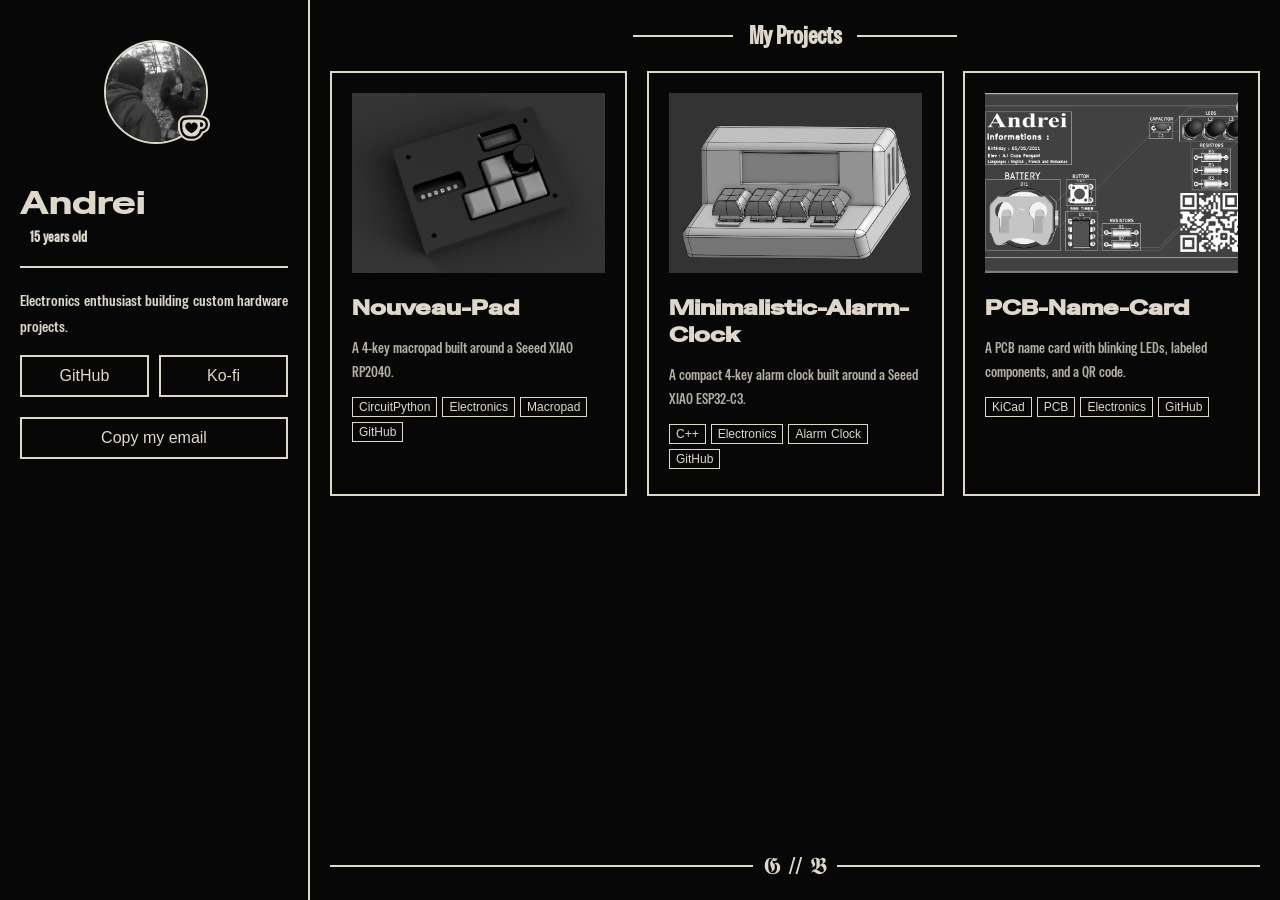
==== index.html @ d3ff9ef6 "Bust profile picture cache Co-authored-by: Copilot <223556219+Copilot@users.noreply.github.com>" ====
<!DOCTYPE html>
<html class="preload" lang="en">
<head>
    <meta charset="UTF-8">
    <meta name="viewport" content="width=device-width, initial-scale=1.0">
    <meta name="description" content="Andrei's portfolio: electronics projects and hardware builds.">
    
    <!-- Open Graph / Facebook -->
    <meta property="og:type" content="website">
    <meta property="og:url" content="https://gabibrawl.github.io/Portfolio">
    <meta property="og:title" content="Andrei's Portfolio">
    <meta property="og:description" content="Andrei's electronics projects and hardware builds.">
    <meta property="og:image" content="https://gabibrawl.github.io/Portfolio/assets/images/embed.png">

    <!-- Twitter -->
    <meta property="twitter:card" content="summary_large_image">
    <meta property="twitter:url" content="https://gabibrawl.github.io/Portfolio">
    <meta property="twitter:title" content="Andrei's Portfolio">
    <meta property="twitter:description" content="Andrei's electronics projects and hardware builds.">
    <meta property="twitter:image" content="https://gabibrawl.github.io/Portfolio/assets/images/embed.png">

    <link rel="icon" href="favicon.png" type="image/png">

        <!-- Inline styling to prevent layout glitches while page loads -->
        <style>
            /* Hide page immediately; will be removed on window.load */
            html.preload body {
                opacity: 0;
                pointer-events: none;
            }
            /* Smooth fade when removing the preload class */
            body {
                transition: opacity 250ms ease-in-out;
                opacity: 1;
            }
        </style>
    <!-- Preconnect to font provider for faster font load -->
    <link rel="preconnect" href="https://fonts.googleapis.com">
    <link rel="preconnect" href="https://fonts.gstatic.com" crossorigin>
    <!-- Load Google Fonts -->
    <link href="https://fonts.googleapis.com/css2?family=Special+Gothic+Condensed+One&family=Special+Gothic+Expanded+One&display=swap" rel="stylesheet">
    <!-- Preload main stylesheets to reduce render-blocking -->
    <link rel="preload" href="assets/css/base.css" as="style" onload="this.rel='stylesheet'">
    <link rel="preload" href="assets/css/layout.css" as="style" onload="this.rel='stylesheet'">
    <link rel="preload" href="assets/css/components.css" as="style" onload="this.rel='stylesheet'">
    <link rel="preload" href="assets/css/effects.css" as="style" onload="this.rel='stylesheet'">
    <link rel="preload" href="assets/css/project-detail.css" as="style" onload="this.rel='stylesheet'">
    <link rel="preload" href="assets/css/gallery.css" as="style" onload="this.rel='stylesheet'">
    <noscript>
        <link rel="stylesheet" href="assets/css/base.css">
        <link rel="stylesheet" href="assets/css/layout.css">
        <link rel="stylesheet" href="assets/css/components.css">
        <link rel="stylesheet" href="assets/css/effects.css">
        <link rel="stylesheet" href="assets/css/project-detail.css">
        <link rel="stylesheet" href="assets/css/gallery.css">
    </noscript>
    <!-- Preload above-the-fold profile image -->
    <link rel="preload" href="assets/images/pfp400x400.jpg?v=aa96515" as="image">
    <!-- Preload star images for scroller -->
    <link rel="prefetch" href="assets/star.svg" as="image">
    <link rel="prefetch" href="assets/starW.svg" as="image">
</head><body>
    <div class="sidebar">
    <div class="pfp-wrap">
        <div class="pfp-stage">
            <img src="assets/images/pfp400x400.jpg?v=aa96515" alt="Profile Picture" class="pfp" width="100" height="100" loading="eager" decoding="async" tabindex="0" role="button" aria-label="Profile picture — click to reveal favorite albums">
            <div class="crate-left" tabindex="0" role="button" aria-label="Previous album" aria-hidden="true"></div>
            <div class="crate-right" tabindex="0" role="button" aria-label="Next album" aria-hidden="true"></div>
            <div class="crate-front" tabindex="0" role="button" aria-label="Open current album on Spotify" aria-hidden="true"></div>
            <button type="button" class="crate-close" aria-label="Return to profile picture">
                <svg viewBox="0 0 24 24" fill="none" stroke="currentColor" stroke-width="2" width="12" height="12"><path d="M19 12H5M12 19l-7-7 7-7"></svg>
            </button>
            <a class="sidebar-ko-fi" id="kofi-trigger" href="https://ko-fi.com/andreibaciu" target="_blank" rel="noopener noreferrer" aria-label="Support me on Ko-fi" title="Support me on Ko-fi">
                <svg aria-hidden="true" class="sidebar-ko-fi-icon" viewBox="0 0 241 194" fill="none" xmlns="http://www.w3.org/2000/svg">
                    <path class="kofi-layer-shell" d="M96.1344 193.911C61.1312 193.911 32.6597 178.256 15.9721 149.829C1.19788 124.912 -0.00585938 97.9229 -0.00585938 67.7662C-0.00585938 49.8876 5.37293 34.3215 15.5413 22.7466C24.8861 12.1157 38.1271 5.22907 52.8317 3.35378C70.2858 1.14271 91.9848 0.958984 114.545 0.958984C151.259 0.958984 161.63 1.4088 176.075 2.85328C195.29 4.76026 211.458 11.932 222.824 23.5955C234.368 35.4428 240.469 51.2624 240.469 69.3627V72.9994C240.469 103.885 219.821 129.733 191.046 136.759C188.898 141.827 186.237 146.871 183.089 151.837L183.006 151.964C172.869 167.632 149.042 193.918 103.401 193.918H96.1281L96.1344 193.911Z"/>
                    <path class="kofi-layer-shell" d="M174.568 17.9772C160.927 16.6151 151.38 16.1589 114.552 16.1589C90.908 16.1589 70.9008 16.387 54.7644 18.4334C33.3949 21.164 15.2058 37.5285 15.2058 67.7674C15.2058 98.0066 16.796 121.422 29.0741 142.107C42.9425 165.751 66.1302 178.707 96.1412 178.707H103.414C140.242 178.707 160.25 159.156 170.253 143.698C174.574 136.874 177.754 130.058 179.801 123.234C205.947 120.96 225.27 99.3624 225.27 72.9941V69.3577C225.27 40.9432 206.631 21.164 174.574 17.9772H174.568Z"/>
                    <path class="kofi-layer-core" d="M15.1975 67.7674C15.1975 37.5285 33.3866 21.164 54.7559 18.4334C70.8987 16.387 90.906 16.1589 114.544 16.1589C151.372 16.1589 160.919 16.6151 174.559 17.9772C206.617 21.1576 225.255 40.937 225.255 69.3577V72.9941C225.255 99.3687 205.932 120.966 179.786 123.234C177.74 130.058 174.559 136.874 170.238 143.698C160.235 159.156 140.228 178.707 103.4 178.707H96.1264C66.1155 178.707 42.9277 165.751 29.0595 142.107C16.7814 121.422 15.1912 98.4563 15.1912 67.7674"/>
                    <path class="kofi-layer-shell" d="M32.2469 67.9899C32.2469 97.3168 34.0654 116.184 43.6127 133.689C54.5225 153.924 74.3018 161.653 96.8117 161.653H103.857C133.411 161.653 147.736 147.329 155.693 134.829C159.558 128.462 162.966 121.417 164.784 112.547L166.147 106.864H174.332C192.521 106.864 208.208 92.09 208.208 73.2166V69.8082C208.208 48.6669 195.024 37.5228 172.058 34.7987C159.102 33.6646 151.372 33.2084 114.538 33.2084C89.7602 33.2084 72.0272 33.4364 58.6152 35.4828C39.7483 38.2134 32.2407 48.8951 32.2407 67.9899"/>
                    <path class="kofi-layer-core" d="M166.158 83.6801C166.158 86.4107 168.204 88.4572 171.841 88.4572C183.435 88.4572 189.802 81.8619 189.802 70.9523C189.802 60.0427 183.435 53.2195 171.841 53.2195C168.204 53.2195 166.158 55.2657 166.158 57.9963V83.6866V83.6801Z"/>
                    <path class="kofi-layer-heart" d="M54.5321 82.3198C54.5321 95.732 62.0332 107.326 71.5807 116.424C77.9478 122.562 87.9515 128.93 94.7685 133.022C96.8147 134.157 98.8611 134.841 101.136 134.841C103.866 134.841 106.134 134.157 107.959 133.022C114.782 128.93 124.779 122.562 130.919 116.424C140.694 107.332 148.195 95.7383 148.195 82.3198C148.195 67.7673 137.286 54.8115 121.599 54.8115C112.28 54.8115 105.912 59.5882 101.136 66.1772C96.8147 59.582 90.2259 54.8115 80.9001 54.8115C64.9855 54.8115 54.5256 67.7673 54.5256 82.3198"/>
                </svg>
            </a>
        </div>
        <p class="crate-caption" aria-live="polite"></p>
    </div>
        <div class="name-section">
            <h1>Andrei</h1>
            <h2><span id="age">15 years old</span></h2>
        </div>
        <hr class="divider">
        <p>Electronics enthusiast building custom hardware projects.</p>
        <div class="socials">
            <div class="social-row">
                <a href="https://github.com/iloveadrenaline" class="large" target="_blank" rel="noopener noreferrer">GitHub</a>
                <a href="https://ko-fi.com/andreibaciu" class="large" target="_blank" rel="noopener noreferrer">Ko-fi</a>
            </div>
            <button type="button" class="copy-email large" id="copy-email" data-email="baciuandrei901@gmail.com">Copy my email</button>
        </div>
    </div>
    <div class="main" id="main-content">
        <section class="projects">
            <div class="title-container">
                <hr class="line left">
                <h2>My Projects</h2>
                <hr class="line right">
            </div>
            <div id="dynamic-content">
                <!-- Content will be rendered here by app.js -->
            </div>
        </section>
        <footer><span class="line"></span><span class="gb">𝕲 // 𝕭</span><span class="line"></span></footer>
        
        <!-- ✦ NERDY HIDDEN DIAGNOSTICS DASHBOARD ✦ -->
        <div id="nerdy-dashboard" class="nerdy-dashboard" hidden></div>
    </div>
    <script src="assets/js/utils.js" defer></script>
    <script src="assets/js/config.js" defer></script>
    <script src="assets/js/effects.js" defer></script>
    <script src="assets/js/interactions.js" defer></script>
    <script src="assets/js/features.js" defer></script>
    <script src="assets/js/main.js" defer></script>
    <script src="assets/js/gallery.js" defer></script>
    <script src="assets/js/app.js" defer></script>
    <script src="https://pagering.gideon.sh/embed.js" defer onerror="console.log('Webring script failed to load (offline mode)')"></script>
</body>
</html>
---- assets/css/base.css ----
/* CSS Variables and Base Styles */
:root {
  --background: #070707;
  --disabled: #6a6965;
  --primary: #DED8CB;
  --accent: #FFAB07;
  --star-image: url("../star.svg");

  --mobile-breakpoint: 885px;
}

/* Page base */
html, body {
  height: 100%;
}

body {
  font-family: Arial, sans-serif;
  margin: 0;
  padding: 0;
  background-color: var(--background);
  color: var(--primary);
  cursor: url('../cursors/handopen.svg') 10 5, auto;
  touch-action: manipulation;
  transition: opacity 250ms ease-in-out;
  opacity: 1;
  overflow-x: hidden;
  word-spacing: 1px;
}

body.grabbing {
  cursor: url('../cursors/handgrabbing.svg') 10 5, auto !important;
}

/* Preload state */
html.preload body {
  opacity: 0;
  pointer-events: none;
}

/* Typography */
p {
  line-height: 1.6;
  font-family: "Special Gothic Condensed One", sans-serif;
  font-weight: 160;
  text-align: left;
  word-spacing: 1px;
}

h1 {
  font-family: "Special Gothic Expanded One", sans-serif;
  font-weight: 400;
  margin: 0;
  word-spacing: normal;
}

h2 {
  margin: 0;
  font-family: "Special Gothic Condensed One", sans-serif;
  word-spacing: 1px;
}

/* Custom cursors */
a, [role="button"] {
  cursor: url('../cursors/handpointing.svg') 10 5, pointer;
}

/* Selection */
::selection {
  background: var(--accent);
  color: var(--background);
}
---- assets/css/layout.css ----
/* Layout */
.sidebar {
  width: 310px;
  height: 100vh;
  background-color: var(--background);
  color: var(--primary);
  padding: 20px;
  box-sizing: border-box;
  position: fixed;
  left: 0;
  top: 0;
  border-right: 2px solid var(--primary);
}

.sidebar p {
  text-align: justify;
}

.main {
  margin-left: 310px;
  padding: 20px;
  background-color: var(--background);
  color: var(--primary);
  display: flex;
  flex-direction: column;
  min-height: calc(100vh - 40px);
}

/* Footer */
footer {
  text-align: center;
  padding: 20px 0 0 0;
  margin-top: auto;
  font-size: 14px;
  display: flex;
  align-items: center;
  justify-content: center;
  background-color: var(--background);
  color: var(--primary);
}

.line {
  flex: 1;
  height: 2px;
  background: var(--primary);
}

.gb {
  margin: 0 10px;
  font-size: 24px;
}

/* Mobile Layout */
@media (max-width: 885px) {
  .sidebar {
    width: 100%;
    height: auto;
    padding-bottom: 20px;
    position: static;
    border-right: none;
  }

  .main {
    margin-left: 0;
    padding-top: 0;
    min-height: auto;
  }

  footer {
    left: 0;
    margin-top: 20px;
  }
}
/* 𝕲 // 𝕭 Typography & Haptic Cleanups */
.gb {
  margin: 0 10px;
  font-size: 24px;
  user-select: none;
  -webkit-user-select: none;
  -moz-user-select: none;
  cursor: url('../cursors/handpointing.svg') 10 5, pointer; /* Direct blueprint cursor link */
  transition: transform 100ms ease;
}

.gb:active {
  transform: scale(0.95);
}

/* Telemetry Dashboard - Strict Minimalist System Dump */
.nerdy-dashboard {
  padding: 25px 0 10px 0;
  background-color: var(--background);
  color: var(--primary);
}

.nerdy-dashboard h3 {
  font-family: "Special Gothic Expanded One", sans-serif;
  font-weight: 400;
  font-size: 0.95rem;
  margin: 0 0 25px 0;
  letter-spacing: 1.5px;
  color: var(--primary); /* Removed orange accent highlight entirely */
}

.nerdy-grid {
  display: grid;
  grid-template-columns: repeat(auto-fit, minmax(240px, 1fr));
  gap: 25px;
}

.nerdy-card {
  /* Removed layout box borders to make it look like a continuous console report stream */
  background: transparent; 
}

.nerdy-card h4 {
  font-family: "Special Gothic Expanded One", sans-serif;
  font-weight: 400;
  margin: 0 0 8px 0;
  font-size: 0.75rem;
  letter-spacing: 1px;
  color: var(--primary);
  opacity: 0.5;
}

.nerdy-card p {
  margin: 0;
  font-family: monospace; /* Pure unformatted system monospace string outputs */
  font-size: 0.85rem;
  line-height: 1.6;
  color: var(--primary);
}

.nerdy-clear-btn {
  margin-top: 25px;
  padding: 10px 18px;
  background: transparent;
  border: 2px solid var(--primary);
  color: var(--primary);
  font-family: monospace;
  font-size: 0.8rem;
  letter-spacing: 1px;
  cursor: pointer;
  transition: background 0.2s ease, color 0.2s ease;
}

.nerdy-clear-btn:hover {
  background: var(--primary);
  color: var(--background);
}

.nerdy-clear-btn:disabled {
  opacity: 0.4;
  cursor: not-allowed;
}
---- assets/css/components.css ----
/* Profile Picture / Album Crate */
.pfp-wrap {
  margin: 20px auto;
  width: 100px;
  display: flex;
  flex-direction: column;
  align-items: center;
  user-select: none;
  -webkit-user-select: none; /* Safari/older iOS still need the prefix */
  -webkit-touch-callout: none; /* stops the iOS long-press "copy/select" menu on the image itself */

}

.pfp-stage {
  position: relative;
  width: 100px;
  height: 100px;
}

.pfp {
  display: block;
  width: 100px;
  height: 100px;
  border: 2px solid var(--primary);
  border-radius: 50%;
  object-fit: cover;
  position: absolute;
  left: 0;
  top: 0;
  z-index: 5;
  transition: opacity 0.3s ease, border-radius 0.3s ease;
  -webkit-tap-highlight-color: transparent;
}

.pfp[role="button"] {
  cursor: url('../cursors/handpointing.svg') 10 5, pointer;
  outline: none;
}

.pfp:focus {
  box-shadow: 0 0 0 4px rgba(255, 171, 7, 0.12);
}

.crate-front,
.crate-left,
.crate-right {
  position: absolute;
  box-sizing: border-box;
  top: 5px;
  left: 5px;
  width: 90px;
  height: 90px;
  border: 2px solid var(--primary);
  background-color: var(--disabled);
  background-size: cover;
  background-position: center;
  cursor: url('../cursors/handpointing.svg') 10 5, pointer;
  opacity: 0;
  pointer-events: none;
  transition: opacity 0.3s ease, left 0.35s cubic-bezier(0.22, 1, 0.36, 1), right 0.35s cubic-bezier(0.22, 1, 0.36, 1), filter 0.2s ease;
  -webkit-tap-highlight-color: transparent;
}

.crate-left::after,
.crate-right::after {
  content: '';
  position: absolute;
  top: 50%;
  width: 7px;
  height: 7px;
  border-top: 2px solid var(--primary);
  border-right: 2px solid var(--primary);
  opacity: 0.6;
  pointer-events: none;
  transition: opacity 0.2s ease;
}

.crate-left::after {
  right: 6px;
  transform: translateY(-50%) rotate(-135deg);
}

.crate-right::after {
  left: 6px;
  transform: translateY(-50%) rotate(45deg);
}

.crate-left:hover::after,
.crate-right:hover::after {
  opacity: 1;
}

.crate-front {
  top: 0;
  left: 0;
  width: 100px;
  height: 100px;
  z-index: 4;
}

.crate-left {
  z-index: 3;
  filter: grayscale(100%);
  transition: transform 0.25s ease, opacity 0.25s ease;
}

.crate-right {
  left: auto;
  right: 5px;
  z-index: 3;
  filter: grayscale(100%);
  transition: transform 0.25s ease, opacity 0.25s ease;
}

.pfp-stage.is-dealt .pfp {
  opacity: 0;
  border-radius: 0;
  pointer-events: none;
}

.pfp-stage.is-dealt .crate-front {
  opacity: 1;
  pointer-events: auto;
}

.pfp-stage.is-dealt .crate-left {
  opacity: 0.6;
  left: -18px;
  pointer-events: auto;
}

.pfp-stage.is-dealt .crate-right {
  opacity: 0.6;
  right: -18px;
  pointer-events: auto;
}

.crate-left:hover,
.crate-left:focus-visible {
  filter: grayscale(40%);
  transform: translateX(-6px) rotate(-4deg);

}
.crate-right:hover,
.crate-right:focus-visible {
  filter: grayscale(40%);
  transform: translateX(6px) rotate(4deg);
}

.crate-front:focus-visible,
.crate-left:focus-visible,
.crate-right:focus-visible {
  outline: 2px solid var(--accent);
  outline-offset: 2px;
}

.crate-close {
  position: absolute;
  left: -30px;
  bottom: -30px;
  width: 24px;
  height: 24px;
  padding: 0;
  display: inline-flex;
  align-items: center;
  justify-content: center;
  background: var(--background);
  border: 2px solid var(--primary);  
  color: var(--primary);
  cursor: url('../cursors/handpointing.svg') 10 5, pointer;
  opacity: 0;
  pointer-events: none;
  transition: opacity 0.2s ease, color 0.2s ease, border-color 0.2s ease;
  z-index: 10;
  -webkit-tap-highlight-color: transparent;
}

.pfp-stage.is-dealt .crate-close {
  opacity: 1;
  pointer-events: auto;
}

.pfp-stage.is-dealt .sidebar-ko-fi {
  right: -36px;
  bottom: -36px;
}

.crate-close:hover,
.crate-close:focus-visible {
  color: var(--accent);
  border-color: var(--accent);
  outline: none;
}

.crate-caption {
  margin: 8px 0 0;
  font-family: "Special Gothic Condensed One", sans-serif;
  font-size: 11px;
  letter-spacing: 1px;
  color: var(--primary);
  opacity: 0;
  text-align: center;
  min-height: 14px;
  transition: opacity 0.2s ease;
}

.crate-caption.is-visible {
  opacity: 0.6;
}

/* Sidebar Content */
.name-section h1 {
  width: fit-content;
}

.name-section h2 {
  display: flex;
  justify-content: space-between;
  align-items: center;
  margin-top: 5px;
}

#age {
  font-size: 14px;
  color: var(--primary);
  margin-left: 10px;
}

.divider {
  border: none;
  height: 2px;
  background: var(--primary);
  margin: 20px 0;
}

.socials a {
  display: block;
  color: var(--primary);
  text-decoration: none;
  padding: 10px;
  border: 2px solid var(--primary);
  text-align: center;
}

div.social-row,
a.large {
  margin: 0 0 10px 0;
}

.socials a:hover {
  background: var(--primary);
  color: var(--background);
}

.socials a.copied {
  background: var(--accent);
  color: var(--background);
}

.copy-email {
  display: block;
  width: 100%;
  margin: 0 0 10px;
  color: var(--primary);
  background: transparent;
  padding: 10px;
  border: 2px solid var(--primary);
  text-align: center;
  font: inherit;
  cursor: url('../cursors/handpointing.svg') 10 5, pointer;
}

.copy-email:hover,
.copy-email.copied {
  background: var(--accent);
  color: var(--background);
}

.social-row {
  display: flex;
  gap: 10px;
}

.social-row a {
  flex: 1;
}

.tools-placeholder {
  flex: 1;
  display: block;
  font: inherit;
  color: var(--primary);
  background: transparent;
  padding: 10px;
  border: 2px dashed var(--primary);
  text-align: center;
  opacity: 0.5;
  cursor: not-allowed;
}

.webring-section {
  margin-top: 0px;
}

.webring-toggle {
  display: block;
  color: var(--primary);
  text-decoration: none;
  margin-bottom: 10px;
  padding: 10px;
  border: 2px solid var(--primary);
  text-align: center;
  background: none;
  cursor: pointer;
  width: 100%;
  font-family: inherit;
  font-size: inherit;
}

.webring-toggle:hover {
  background: var(--primary);
  color: var(--background);
}

.webring-content {
  display: none;
}

.sidebar-ko-fi {
  position: absolute;
  right: -6px;
  bottom: -4px;
  width: 32px;
  height: 32px;
  display: inline-flex;
  align-items: center;
  justify-content: center;
  color: var(--primary);
  text-decoration: none;
  transform-origin: center;
  transition: opacity 220ms cubic-bezier(0.16, 1, 0.3, 1), transform 220ms cubic-bezier(0.16, 1, 0.3, 1), border-color 220ms ease, right 0.3s cubic-bezier(0.22, 1, 0.36, 1), bottom 0.3s cubic-bezier(0.22, 1, 0.36, 1);
  z-index: 10;
}

.sidebar-ko-fi:hover,
.sidebar-ko-fi:focus-visible {
  opacity: 1;
  transform: translateY(-1px) scale(1.04);
  border-color: var(--primary);
}

.sidebar-ko-fi:active {
  transform: translateY(-1px) scale(1.04);
}

.sidebar-ko-fi-icon {
  width: 100%;
  height: 100%;
  display: block;
  transform-origin: center;
}

.sidebar-ko-fi-icon .kofi-layer-shell,
.sidebar-ko-fi-icon .kofi-layer-core,
.sidebar-ko-fi-icon .kofi-layer-heart {
  transition: fill 220ms cubic-bezier(0.16, 1, 0.3, 1);
}

.sidebar-ko-fi-icon .kofi-layer-shell {
  fill: #DED8CB;
}

.sidebar-ko-fi-icon .kofi-layer-core,
.sidebar-ko-fi-icon .kofi-layer-heart {
  fill: #070707;
}

.sidebar-ko-fi:hover .sidebar-ko-fi-icon .kofi-layer-shell,
.sidebar-ko-fi:focus-visible .sidebar-ko-fi-icon .kofi-layer-shell {
  fill: #FFFFFF;
}

.sidebar-ko-fi:hover .sidebar-ko-fi-icon .kofi-layer-heart,
.sidebar-ko-fi:focus-visible .sidebar-ko-fi-icon .kofi-layer-heart {
  fill: #FF5A16;
}

.kofi-widget-panel {
  position: fixed;
  right: 32px;
  bottom: 20px;
  width: min(420px, calc(100vw - 40px));
  max-height: 80vh;
  border: 2px solid var(--primary);
  background: var(--background);
  z-index: 20000;
  overflow: auto;
}

.kofi-widget-panel.is-loading {
  overflow: hidden;
  background: var(--background);
}

.kofi-widget-panel.is-loading::before {
  content: '';
  position: absolute;
  inset: 0;
  display: block;
  background: url('../kofi_symbol_original.svg') center / 86px 86px no-repeat;
  opacity: 0.88;
  animation: kofi-loader-pulse 1.15s ease-in-out infinite;
  pointer-events: none;
}

.kofi-widget-frame {
  border: none;
  width: 100%;
  padding: 4px 4px 1px 4px;
  box-sizing: border-box;
  height: 590px;
}

@keyframes kofi-loader-pulse {
  0%,
  100% {
    transform: scale(0.94);
    opacity: 0.55;
  }

  50% {
    transform: scale(1.04);
    opacity: 0.9;
  }
}

/* Mobile socials adjustments */
@media (max-width: 768px) {
  .sidebar-ko-fi {
    right: -4px;
    bottom: -2px;
    width: 32px;
    height: 32px;
  }

  .pfp-stage.is-dealt .sidebar-ko-fi {
    right: -38px;
    bottom: -34px;
  }

  .crate-close {
    width: 24px;
    height: 24px;
    left: -28px;
    bottom: -28px;
  }

  .kofi-widget-panel {
    left: 10px;
    right: 10px;
    bottom: 10px;
    width: auto;
    max-height: 85vh;
  }

  .kofi-widget-frame {
    height: min(590px, 82vh);
  }

  .socials .show-more-btn {
    display: block !important;
  }
}

@media (min-width: 769px) {
  .socials .show-more-btn {
    display: none;
  }
}

/* Projects */
.title-container {
  text-align: center;
  margin-bottom: 20px;
}

.title-container .line {
  display: inline-block;
  vertical-align: middle;
  width: 100px;
  height: 2px;
  border: none;
  margin: 0;
  background: var(--primary);
}

.title-container h2 {
  display: inline-block;
  vertical-align: middle;
  margin: 0 10px;
}

.project-grid {
  display: grid;
  grid-template-columns: repeat(auto-fit, minmax(280px, 1fr));
  gap: 20px;
}

.project {
  background: var(--background);
  border: 2px solid var(--primary);
  overflow: hidden;
  cursor: url('../cursors/handpointing.svg') 10 5, pointer;
  position: relative;
  padding: 20px;
  transition: transform 0.3s cubic-bezier(0.25, 1, 0.5, 1);
  will-change: transform;
}

.project:hover,
.project.is-hovered {
  z-index: 5;
}

.project img {
  width: 100%;
  height: 180px;
  object-fit: cover;
  filter: grayscale(100%);
  transition: filter 0.3s ease;
  margin-bottom: 15px;
  display: block;
}

.project:hover img,
.project.is-hovered img {
  filter: none;
}

.project-logo {
  position: absolute;
  top: 10px;
  right: 10px;
  width: 40px;
  height: 40px;
  max-width: 40px;
  max-height: 40px;
  object-fit: contain;
  z-index: 1;
  pointer-events: none;
}

.in-progress-badge {
  position: absolute;
  top: 10px;
  left: 10px;
  background: var(--primary);
  color: var(--background);
  font-size: 11px;
  font-weight: bold;
  padding: 4px 8px;
  pointer-events: none;
  text-transform: uppercase;
  letter-spacing: 0.5px;
  z-index: 2;
}

.project h3 {
  font-family: "Special Gothic Expanded One", sans-serif;
  color: var(--primary);
  font-size: 1.3rem;
  margin-bottom: 8px;
}

.project p {
  font-family: "Special Gothic Condensed One", sans-serif;
  font-size: 0.95rem;
  opacity: 0.8;
  margin-bottom: 12px;
  word-spacing: 1px;
}

.project:focus-visible {
  outline: 2px solid var(--accent);
  outline-offset: -2px;
}

.tags span, .tags a {
  display: inline-block;
  padding: 2px 6px;
  border: 1px solid var(--primary);
  margin-right: 5px;
  margin-bottom: 5px;
  font-size: 12px;
  text-decoration: none;
  color: var(--primary);
}

/* Mobile project grid */
@media (max-width: 768px) {
  .project-grid {
    grid-template-columns: 1fr;
  }

  .project img {
    height: 160px;
  }
}

/* Tech Scroller Parent Box */
.tech-scroller {
  position: absolute;
  bottom: 0;
  left: 0;
  right: 0;
  height: 40px;
  background-color: var(--primary);
  color: var(--background);
  overflow: hidden;
  display: flex;
  align-items: center;
  font-family: "Special Gothic Condensed One", sans-serif;
  font-size: 16px;
  font-weight: 400;
  
  /* CRITICAL BOOST: Tells the browser this container will never affect 
     the layout or painting of the rest of the portfolio page */
  contain: layout paint; 
}

/* The Animated Text Inner Wrap */
.scroller-content {
  display: inline-block;
  white-space: nowrap;
  will-change: transform;
  transform: translate3d(0, 0, 0);
  backface-visibility: hidden;
  perspective: 1000px;

  /* ✦ THE ULTIMATE PERFORMANCE FIXES ✦ */
  -webkit-font-smoothing: antialiased;  /* Disables CPU subpixel font rendering */
  -moz-osx-font-smoothing: grayscale;   /* Forces clean grayscale smoothing for Firefox */
  text-rendering: optimizeSpeed;        /* Tells the layout engine to favor frame rates over micro-kerning */
}

/* Hard-Accelerated Infinite Keyframes */
@keyframes scroll-left {
  0% { 
    transform: translate3d(0, 0, 0); 
  }
  100% { 
    /* Shifting via 3D coordinates offloads 100% of the movement to the GPU */
    transform: translate3d(-50%, 0, 0); 
  }
}

.star {
  display: inline-block;
  width: 12px;
  height: 12px;
  background-image: var(--star-image);
  background-size: contain;
  background-repeat: no-repeat;
  margin: 0 8px;
}

/* Mobile adjustments for tech scroller */
@media (max-width: 800px) {
  .tech-scroller {
    position: static;
    left: auto;
    right: auto;
    height: 32px;
  }
}

/* Markdown text processing styles */
.project-content strong {
  font-weight: bold;
}

.project-content em {
  font-style: italic;
  color: var(--primary);
}

.project-content u {
  text-decoration: underline;
}

.project-content del {
  text-decoration: line-through;
  color: #888;
}

.project-content code {
  background-color: rgba(255, 255, 255, 0.1);
  padding: 2px 4px;
  border-radius: 3px;
  font-family: 'Courier New', monospace;
  font-size: 0.9em;
  color: var(--accent);
}

.project-content a {
  text-decoration: underline;
  text-decoration-color: var(--accent);
  color: var(--primary);
}

.project-content a:hover {
  color: var(--accent);
}

/* Error message box */
.error-box {
  border: 2px solid var(--primary);
  background: var(--background);
  color: var(--primary);
  padding: 40px;
  text-align: center;
  max-width: 600px;
  margin: 0 auto;
}

.error-box h2 {
  margin: 0 0 20px 0;
  color: #ff4444;
  font-family: "Special Gothic Condensed One", sans-serif;
  font-size: 2rem;
  letter-spacing: 2px;
}

.error-box p {
  margin: 0 0 15px 0;
  color: var(--primary);
}

.error-box small {
  color: #cc6666;
}
---- assets/css/effects.css ----
/* Effects */
@keyframes wobble {
  0% { transform: translateX(0) rotate(0deg); }
  15% { transform: translateX(-6px) rotate(-6deg); }
  30% { transform: translateX(6px) rotate(6deg); }
  45% { transform: translateX(-4px) rotate(-4deg); }
  60% { transform: translateX(4px) rotate(4deg); }
  100% { transform: translateX(0) rotate(0deg); }
}

@keyframes spin {
  from { transform: rotate(0deg); }
  to { transform: rotate(360deg); }
}

@keyframes bounce {
  0% { transform: translateY(0); }
  30% { transform: translateY(-18px); }
  50% { transform: translateY(0); }
  70% { transform: translateY(-8px); }
  100% { transform: translateY(0); }
}

.effect-wobble { animation: wobble 700ms cubic-bezier(.2, .9, .3, 1); }
.effect-spin { animation: spin 700ms ease-in-out; }
.effect-bounce { animation: bounce 650ms cubic-bezier(.2, .9, .3, 1); }

/* Ripple effect */
.pfp-wrap .ripple {
  position: absolute;
  border-radius: 50%;
  pointer-events: none;
  transform: translate(-50%, -50%) scale(0);
  background: radial-gradient(circle, rgba(255, 171, 7, 0.18) 0%, rgba(255, 171, 7, 0.06) 40%, rgba(255, 171, 7, 0) 70%);
  width: 20px;
  height: 20px;
  opacity: 0.95;
  animation: ripple 700ms ease-out forwards;
}

@keyframes ripple {
  to {
    transform: translate(-50%, -50%) scale(14);
    opacity: 0;
  }
}

.pfp.effect-active {
  box-shadow: 0 6px 18px rgba(0, 0, 0, 0.6), 0 0 0 4px rgba(255, 171, 7, 0.06);
}

/* Particles */
.particle {
  position: fixed;
  width: 4px;
  height: 4px;
  background: var(--accent);
  border-radius: 50%;
  pointer-events: none;
  animation: explode 1s ease-out forwards;
}

@keyframes explode {
  to {
    transform: translate(var(--tx), var(--ty));
    opacity: 0;
  }
}
---- assets/css/project-detail.css ----
/* Project Detail Page Styles - Matching Main Portfolio Design */

.project-detail {
  max-width: 1200px;
  margin: 0 auto;
  position: relative;
}

.project-header {
  margin-bottom: 40px;
  border: 2px solid var(--primary);
  padding: 40px;
  position: relative;
  background: var(--background);
  overflow: hidden;
}

.hack-club-flag {
  position: absolute;
  top: 0px;
  left: 40px;
  width: 130px;
  height: auto;
  animation: wave 2s ease-in-out infinite;
  transform-origin: top center;
}

.title-block {
  text-align: center;
}

.back-link {
  position: sticky;
  bottom: 20px;
  left: calc(50% + 155px);
  transform: translateX(-50%);
  color: var(--primary);
  text-decoration: none;
  font-weight: bold;
  padding: 12px 24px;
  font-family: "Special Gothic Condensed One", sans-serif;
  font-size: 0.9rem;
  letter-spacing: 2px;
  border: 2px solid var(--primary);
  background: var(--background);
  display: inline-flex;
  align-items: center;
  gap: 8px;
  z-index: 1000;
}

.back-link svg {
  vertical-align: middle;
}

.back-link:hover {
  background: var(--primary);
  color: var(--background);
}

.title-block h1 {
  font-size: clamp(1.75rem, 6vw, 4rem);
  margin: 40px 0 15px;
  color: var(--primary);
  font-family: "Special Gothic Expanded One", sans-serif;
  letter-spacing: 2px;
  text-align: center;
  word-break: break-word;
  overflow-wrap: break-word;
}

.project-subtitle {
  font-size: 1.1rem;
  color: var(--primary);
  opacity: 0.7;
  margin-bottom: 25px;
  font-family: "Special Gothic Condensed One", sans-serif;
  text-align: center;
  word-spacing: 1px;
}

.project-last-updated {
  font-size: 0.85rem;
  color: var(--primary);
  opacity: 0.4;
  margin: 30px 0 15px;
  font-family: "Special Gothic Condensed One", sans-serif;
  text-align: center;
}

.project-meta {
  display: flex;
  justify-content: center;
  gap: 15px;
  font-size: 0.85rem;
}

.project-meta span {
  background: transparent;
  color: var(--primary);
  padding: 6px 18px;
  font-weight: bold;
  font-family: "Special Gothic Condensed One", sans-serif;
  border: 2px solid var(--primary);
  letter-spacing: 1px;
}

.project-links {
  display: flex;
  gap: 15px;
  align-items: center;
  justify-content: center;
}

.project-links a {
  color: var(--background);
  text-decoration: none;
  padding: 12px 20px;
  border: 2px solid var(--primary);
  background: var(--primary);
  font-family: "Special Gothic Condensed One", sans-serif;
  font-size: 0.9rem;
  letter-spacing: 1px;
  font-weight: bold;
}

.project-links a:hover {
  background: var(--background);
  color: var(--primary);
}

.project-status {
  color: #0bbb98;
  font-weight: bold;
  font-family: "Special Gothic Condensed One", sans-serif;
  font-size: 0.9rem;
  letter-spacing: 1px;
  padding: 8px 16px;
  border: 1px solid #0bbb98;
  background: rgba(11, 187, 152, 0.1);
  display: inline-block;
  width: fit-content;
}

.project-status.in-progress {
  color: var(--accent);
  border-color: var(--accent);
  background: rgba(255, 171, 7, 0.08);
}

/* Manual gallery strip — replaces the old autoplay hero carousel */

.gallery-strip {
  display: grid;
  grid-template-columns: repeat(auto-fill, minmax(160px, 1fr));
  gap: 12px;
  margin-bottom: 40px;
}

.gallery-strip-item,
.gallery-strip-more {
  border: 2px solid var(--primary);
  aspect-ratio: 4 / 3;
  overflow: hidden;
  display: block;
  position: relative;
  text-decoration: none;
  cursor: url('../cursors/handpointing.svg') 10 5, pointer;
}

.gallery-strip-item img {
  width: 100%;
  height: 100%;
  object-fit: cover;
  filter: grayscale(100%);
  transition: filter 0.1s ease, transform 0.3s ease;
  display: block;
}

.gallery-strip-item:hover img {
  filter: none;
  /*transform: scale(1.01);*/
}

.gallery-strip-more {
  display: flex;
  align-items: center;
  justify-content: center;
  color: var(--primary);
  font-family: "Special Gothic Expanded One", sans-serif;
  font-size: 1.3rem;
  background: var(--background);
}

.gallery-strip-more:hover {
  background: var(--primary);
  color: var(--background);
}

/* Slim right-edge "tick marks" section nav.
   .side-toc is itself a full-height strip hugging the right edge, so hovering
   anywhere near the edge of the screen — not just the thin tick line — reveals
   every section name at once. */

.side-toc {
  position: fixed;
  top: 0;
  right: 0;
  height: 100%;
  width: 90px;
  box-sizing: border-box;
  padding-right: 10px;
  display: flex;
  flex-direction: column;
  align-items: flex-end;
  justify-content: center;
  gap: 16px;
  z-index: 50;
  pointer-events: none;
}

.side-toc-tick {
  position: relative;
  display: flex;
  align-items: center;
  justify-content: flex-end;
  width: 2px;
  height: 2px;
  background: var(--primary);
  opacity: 0.4;
  text-decoration: none;
  transition: all 0.2s ease;
  pointer-events: auto;
}

.side-toc-tick:focus-visible,
.side-toc-tick.is-active {
  opacity: 1;
  width: 2px;
  background: var(--accent);
}

.side-toc-label {
  position: absolute;
  right: 16px;
  white-space: nowrap;
  background: var(--background);
  border: 2px solid var(--primary);
  color: var(--primary);
  padding: 4px 10px;
  font-family: "Special Gothic Condensed One", sans-serif;
  font-size: 0.75rem;
  letter-spacing: 1px;
  opacity: 0;
  transform: translateX(6px);
  pointer-events: none;
  transition: all 0.2s ease;
}

.side-toc.edge-hover .side-toc-tick.is-active .side-toc-label,
.side-toc-tick:focus-visible .side-toc-label {
  opacity: 1;
  transform: translateX(0);
}

.side-toc-tick.is-active {
  color: var(--accent);
  border-color: var(--accent);
}

.side-toc-label {
  color: var(--primary);
  border-color: var(--primary);
}

@media (max-width: 900px) {
  .side-toc {
    display: none;
  }
}

.project-hero img {
  height: auto;
  border: 2px solid var(--primary);
}

.project-content {
  display: grid;
  gap: 40px;
}

/* Grid Groups */
.features-grid, .philosophy-grid, .roadmap, .specializations-grid, .quality-grid, .builds-showcase, .benefits-list {
  display: grid;
  grid-template-columns: repeat(auto-fit, minmax(300px, 1fr));
  gap: 20px;
  margin-top: 20px;
}

.specs-grid, .tech-stack {
  display: grid;
  grid-template-columns: repeat(auto-fit, minmax(300px, 1fr));
  gap: 30px;
  margin-top: 20px;
}

.ux-features, .links-grid, .process-timeline, .expertise-areas {
  display: grid;
  grid-template-columns: repeat(auto-fit, minmax(250px, 1fr));
  gap: 20px;
  margin-top: 20px;
}

.gallery-grid {
  display: grid;
  grid-template-columns: repeat(2, 1fr);
  gap: 25px;
  margin-top: 30px;
}

.challenges-list {
  display: grid;
  gap: 20px;
  margin-top: 20px;
}

.project-section {
  background: var(--background);
  padding: 30px;
  border: 2px solid var(--primary);
}

.project-section h2 {
  margin-bottom: 20px;
  font-size: 2rem;
}

.project-section p {
  font-family: "Special Gothic Condensed One", sans-serif;
  line-height: 1.6;
  text-align: justify;
  font-size: 1.1rem;
  word-spacing: 1px;
}

/* Highlight Box for special content */
.highlight-box {
  background: var(--background);
  border: 2px solid var(--primary);
  border-left: 4px solid var(--primary);
  padding: 20px;
  margin: 20px 0;
  position: relative;
}

.highlight-box p {
  margin: 0;
  font-weight: bold;
  color: var(--primary);
}

.highlight-box p strong {
  color: var(--primary);
}

/* Card Groups */
.feature-card, .philosophy-card, .spec-group, .tech-category, .roadmap-phase, .ux-item, .link-card, .specialization-card, .process-step, .quality-item, .build-card, .expertise-category, .benefit {
  background: var(--background);
  padding: 20px;
  border: 2px solid var(--primary);
  transition: transform 0.3s ease;
}

.feature-card:hover, .philosophy-card:hover, .spec-group:hover, .tech-category:hover, .roadmap-phase:hover, .ux-item:hover, .link-card:hover, .specialization-card:hover, .process-step:hover, .quality-item:hover, .build-card:hover, .expertise-category:hover, .benefit:hover {
  transform: translateY(-5px);
  border-color: var(--primary);
  opacity: 0.8;
}

.link-card {
  text-decoration: none;
  color: var(--primary);
  transition: all 0.3s ease;
  display: block;
}

.challenge {
  background: var(--background);
  padding: 20px;
  border: 2px solid var(--primary);
  border-left: 4px solid var(--primary);
  transition: transform 0.3s ease;
}

.challenge:hover {
  transform: translateY(-5px);
  border-color: var(--primary);
  opacity: 0.8;
}

/* Heading Groups */
.project-section h2, .feature-card h3, .philosophy-card h3, .spec-group h3, .tech-category h3, .timeline-content h4, .roadmap-phase h4, .ux-item h4, .challenge h4, .link-card h3, .specialization-card h3, .process-step h4, .quality-item h3, .build-card h4, .expertise-category h3, .benefit h3, .service-details h4 {
  color: var(--primary);
  font-family: "Special Gothic Expanded One", sans-serif;
}

/* List Groups */
.spec-group ul, .tech-category ul, .specialization-card ul, .expertise-category ul, .service-details ul {
  list-style: none;
  padding: 0;
}

.spec-group li, .tech-category li, .specialization-card li, .expertise-category li, .service-details li {
  margin-bottom: 8px;
  font-family: "Special Gothic Condensed One", sans-serif;
}

.spec-group li, .specialization-card li, .service-details li {
  padding-left: 15px;
  position: relative;
}

.spec-group li::before, .specialization-card li::before, .service-details li::before {
  content: "✓";
  color: var(--primary);
  position: absolute;
  left: 0;
}

.feature-card h3, .philosophy-card h3 {
  margin-bottom: 10px;
}

.spec-group h3 {
  margin-bottom: 15px;
}

/* Timeline */
.timeline {
  position: relative;
  margin-top: 30px;
}

.timeline::before {
  content: "";
  position: absolute;
  left: 30px;
  top: 0;
  bottom: 0;
  width: 2px;
  background: var(--primary);
}

.timeline-item {
  display: flex;
  margin-bottom: 30px;
  position: relative;
}

.timeline-date {
  background: var(--background);
  color: var(--primary);
  padding: 8px 15px;
  font-weight: bold;
  margin-right: 20px;
  min-width: 120px;
  text-align: center;
  font-family: "Special Gothic Condensed One", sans-serif;
  border: 2px solid var(--primary);
}

.timeline-content h4 {
  margin-bottom: 10px;
}

.timeline-content p {
  font-family: "Special Gothic Condensed One", sans-serif;
}

/* Tech Stack */
.tech-category h3 {
  margin-bottom: 15px;
}

/* Roadmap */
.phase-header {
  display: flex;
  justify-content: space-between;
  align-items: center;
  margin-bottom: 15px;
}

.phase-number {
  background: var(--background);
  color: var(--primary);
  padding: 5px 10px;
  font-weight: bold;
  font-family: "Special Gothic Condensed One", sans-serif;
  border: 2px solid var(--primary);
}

.phase-status {
  font-size: 0.9rem;
  opacity: 0.8;
  font-family: "Special Gothic Condensed One", sans-serif;
}

.roadmap-phase.completed .phase-status {
  color: #4CAF50;
}

.roadmap-phase.in-progress .phase-status {
  color: var(--primary);
}

.roadmap-phase.planned .phase-status {
  color: var(--primary);
}

.roadmap-phase h4 {
  color: var(--primary);
  font-family: "Special Gothic Expanded One", sans-serif;
}

.ux-item h4 {
  margin-bottom: 10px;
}

.challenge h4 {
  margin-bottom: 10px;
}

.challenge p {
  font-family: "Special Gothic Condensed One", sans-serif;
}

.gallery-item {
  background: var(--background);
  border: 2px solid var(--primary);
  overflow: hidden;
  transition: all 0.4s ease;
  position: relative;
  aspect-ratio: 16/10;
  cursor: url('../cursors/handpointing.svg') 10 5, pointer;
}

.gallery-item:hover {
  border-color: var(--primary);
  transform: scale(1.02);
}

.gallery-item img {
  width: 100%;
  height: 100%;
  object-fit: cover;
  display: block;
  transition: transform 0.4s ease;
}

.gallery-item p {
  position: absolute;
  bottom: 0;
  left: 0;
  right: 0;
  padding: 15px;
  margin: 0;
  font-size: 0.9rem;
  color: var(--primary);
  background: linear-gradient(transparent, rgba(7, 7, 7, 0.95));
  font-family: "Special Gothic Condensed One", sans-serif;
  word-spacing: 1px;
}

.link-card h3 {
  margin-bottom: 10px;
}

.link-card p {
  font-family: "Special Gothic Condensed One", sans-serif;
}

.specialization-card h3 {
  margin-bottom: 15px;
}

/* Process Timeline */
.process-step {
  position: relative;
}

.step-number {
  background: var(--background);
  color: var(--primary);
  width: 30px;
  height: 30px;
  display: flex;
  align-items: center;
  justify-content: center;
  font-weight: bold;
  margin-bottom: 15px;
  font-family: "Special Gothic Condensed One", sans-serif;
  border: 2px solid var(--primary);
}

.process-step h4 {
  margin-bottom: 10px;
}

.process-step p {
  font-family: "Special Gothic Condensed One", sans-serif;
}

.quality-item h3 {
  margin-bottom: 10px;
}

.quality-item p {
  font-family: "Special Gothic Condensed One", sans-serif;
}

.build-card h4 {
  margin-bottom: 15px;
}

.build-specs {
  margin-bottom: 15px;
}

.build-specs p {
  margin: 5px 0;
  font-size: 0.9rem;
  font-family: "Special Gothic Condensed One", sans-serif;
}

.build-description {
  opacity: 0.9;
  font-style: italic;
  font-family: "Special Gothic Condensed One", sans-serif;
}

.expertise-category h3 {
  margin-bottom: 15px;
}

.benefit h3 {
  margin-bottom: 10px;
}

.benefit p {
  font-family: "Special Gothic Condensed One", sans-serif;
}

/* Contact Options */
.contact-options {
  display: flex;
  gap: 20px;
  margin: 20px 0;
  flex-wrap: wrap;
}

.cta-button {
  padding: 15px 30px;
  text-decoration: none;
  font-weight: bold;
  display: inline-block;
  font-family: "Special Gothic Condensed One", sans-serif;
  border: 2px solid var(--primary);
}

.cta-button.primary {
  background: var(--background);
  color: var(--primary);
  border: 2px solid var(--primary);
}

.cta-button.primary:hover {
  background: var(--primary);
  color: var(--background);
}

.cta-button.secondary {
  background: var(--background);
  color: var(--primary);
}

.cta-button.secondary:hover {
  background: var(--primary);
  color: var(--background);
}

.service-details {
  margin-top: 30px;
  padding: 20px;
  background: var(--background);
  border: 2px solid var(--primary);
}

.service-details h4 {
  margin-bottom: 15px;
}

/* Mobile Responsiveness */
@media (max-width: 885px) {
  .project-header {
    padding: 30px 20px;
  }

  .back-link {
    left: 50%;
    transform: translateX(-50%);
    display: inline-block;
    text-align: center;
    max-width: 90%;
    white-space: nowrap;
    height: auto;
    min-height: auto;
    padding: 8px 16px;
    z-index: 1000;
    writing-mode: horizontal-tb;
    text-orientation: upright;
  }

  .project-header h1 {
    font-size: 2rem;
    word-break: break-word;
    hyphens: auto;
  }

  .project-subtitle {
    font-size: 1rem;
  }

  .project-meta {
    flex-direction: column;
    gap: 10px;
  }

  .gallery-strip {
    grid-template-columns: repeat(auto-fill, minmax(100px, 1fr));
  }

  .gallery-grid {
    grid-template-columns: 1fr;
  }

  .features-grid, .philosophy-grid, .specs-grid, .tech-stack, .roadmap, .ux-features, .links-grid, .specializations-grid, .process-timeline, .quality-grid, .builds-showcase, .expertise-areas, .benefits-list {
    grid-template-columns: 1fr;
  }

  .project-section {
    padding: 20px;
  }

  .contact-options {
    flex-direction: column;
  }

  .cta-button {
    text-align: center;
  }

  .timeline-item {
    flex-direction: column;
    text-align: center;
  }

  .timeline-date {
    margin-bottom: 10px;
    margin-right: 0;
  }
}

/* Feature List for dynamically rendered content */
.feature-list {
  list-style: none;
  padding: 0;
  margin: 20px 0;
}

.feature-list li {
  padding: 10px 0;
  padding-left: 25px;
  position: relative;
  font-family: "Special Gothic Condensed One", sans-serif;
  line-height: 1.6;
  font-size: 1.1rem;
  word-spacing: 1px;
}

.feature-list li::before {
  content: "✓";
  color: var(--primary);
  position: absolute;
  left: 0;
  font-weight: bold;
}

/* Main content styling for project sections */
.project-section ul {
  list-style: none;
  padding: 0;
  margin: 20px 0;
}

.project-section li {
  padding: 10px 0;
  padding-left: 25px;
  position: relative;
  font-family: "Special Gothic Condensed One", sans-serif;
  line-height: 1.6;
  word-spacing: 1px;
}

.project-section li::before {
  content: "•";
  color: var(--primary);
  position: absolute;
  left: 0;
}

.project-logo-main {
  display: block;
  max-width: 100px;
  height: auto;
  margin: 15px auto;
}

@keyframes wave {
  0%, 100% {
    transform: rotate(0deg);
  }
  50% {
    transform: rotate(5deg);
  }
}
---- assets/css/gallery.css ----
/* Gallery Viewer Styles */

.gallery-viewer {
  max-width: 1400px;
  margin: 0 auto;
  padding: 15px;
  height: calc(100vh - 160px);
  display: flex;
  flex-direction: column;
  box-sizing: border-box;
}

.gallery-top-bar {
  display: flex;
  justify-content: space-between;
  align-items: center;
  margin-bottom: 15px;
  flex-shrink: 0;
}

.gallery-back {
  color: var(--primary);
  text-decoration: none;
  font-weight: bold;
  padding: 10px 20px;
  font-family: "Special Gothic Condensed One", sans-serif;
  font-size: 0.85rem;
  letter-spacing: 2px;
  border: 2px solid var(--primary);
  background: var(--background);
  display: inline-flex;
  align-items: center;
  gap: 8px;
}

.gallery-back:hover {
  background: var(--primary);
  color: var(--background);
}

.gallery-counter {
  color: var(--primary);
  font-family: "Special Gothic Condensed One", sans-serif;
  font-size: 0.9rem;
  letter-spacing: 2px;
  opacity: 0.7;
  padding: 10px 20px;
  border: 2px solid var(--primary);
  background: var(--background);
}

.gallery-main {
  flex: 1;
  display: flex;
  align-items: center;
  justify-content: center;
  gap: 15px;
  min-height: 0;
  max-height: 65vh;
  position: relative;
}

.gallery-nav {
  width: 50px;
  height: 50px;
  background: var(--background);
  border: 2px solid var(--primary);
  color: var(--primary);
  padding: 0;
  line-height: 0;
  cursor: pointer;
  display: flex;
  align-items: center;
  justify-content: center;
  flex-shrink: 0;
}

.gallery-nav-icon {
  width: 24px;
  height: 24px;
  display: block;
  pointer-events: none;
}

.gallery-nav:hover:not(:disabled) {
  background: var(--primary);
  color: var(--background);
}

.gallery-nav:disabled {
  opacity: 0.3;
  cursor: not-allowed;
}

.gallery-image-container {
  flex: 1;
  min-width: 0;
  min-height: 0;
  max-height: 100%;
  display: flex;
  flex-direction: column;
  align-items: center;
  justify-content: center;
}

.gallery-image {
  max-width: 85%;
  max-height: 50vh;
  object-fit: contain;
  border: 2px solid var(--primary);
  cursor: zoom-in;
}

.gallery-image-caption {
  margin-top: 10px;
  padding: 8px 16px;
  background: var(--background);
  border: 2px solid var(--primary);
  color: var(--primary);
  font-family: "Special Gothic Condensed One", sans-serif;
  font-size: 0.9rem;
  text-align: center;
  letter-spacing: 1px;
  flex-shrink: 0;
}

.gallery-image-hint {
  margin-top: 6px;
  color: var(--primary);
  font-family: "Special Gothic Condensed One", sans-serif;
  font-size: 1rem;
  letter-spacing: 1.5px;
  text-align: center;
  opacity: 0.45;
  flex-shrink: 0;
}

.gallery-bottom {
  display: flex;
  flex-direction: column;
  gap: 10px;
  margin-top: 15px;
  flex-shrink: 0;
}

.gallery-thumbnails {
  display: flex;
  gap: 8px;
  justify-content: center;
  flex-wrap: wrap;
  padding: 12px;
  border: 2px solid var(--primary);
  background: var(--background);
}

.gallery-thumb {
  width: 70px;
  height: 50px;
  cursor: pointer;
  border: 2px solid var(--primary);
  opacity: 0.5;
  overflow: hidden;
}

.gallery-thumb:hover {
  opacity: 0.8;
}

.gallery-thumb.active {
  opacity: 1;
  border-color: var(--accent);
}

.gallery-thumb img {
  width: 100%;
  height: 100%;
  object-fit: cover;
}

/* Mobile Gallery */
@media (max-width: 885px) {
  .gallery-viewer {
    padding: 8px;
    height: auto;
    min-height: calc(60vh);
  }

  .gallery-top-bar {
    flex-direction: row;
    justify-content: space-between;
    align-items: center;
  }

  .gallery-back {
    padding: 6px 10px;
    font-size: 0.7rem;
    flex: none;
  }

  .gallery-counter {
    padding: 6px 10px;
    font-size: 0.7rem;
  }

  .gallery-main {
    gap: 0;
    max-height: none;
    flex: 0 0 auto;
    height: 50vh;
  }

  /* Hide nav buttons in main area on mobile */
  .gallery-main .gallery-nav {
    display: none;
  }

  .gallery-image {
  max-width: 85%;
  max-height: 40vh;
  }

  .gallery-image-caption {
    padding: 4px 10px;
    font-size: 0.75rem;
    margin-top: 6px;
  }

  .gallery-bottom {
    margin-top: 8px;
  }

  /* Mobile nav buttons row */
  .gallery-mobile-nav {
    display: flex;
    gap: 8px;
    justify-content: center;
  }

  .gallery-mobile-nav .gallery-nav {
    width: 50%;
    height: 36px;
  }

  .gallery-mobile-nav .gallery-nav-icon {
    width: 20px;
    height: 20px;
  }

  .gallery-thumbnails {
    padding: 6px;
    gap: 4px;
  }

  .gallery-thumb {
    width: 45px;
    height: 34px;
  }
}

/* Desktop: hide mobile nav */
@media (min-width: 769px) {
  .gallery-mobile-nav {
    display: none;
  }
}

/* ==================== Zoom Viewer ==================== */

.zoom-overlay {
  position: fixed;
  top: 0;
  left: 0;
  right: 0;
  bottom: 0;
  background: rgba(0, 0, 0, 0.95);
  z-index: 9999;
  display: flex;
  flex-direction: column;
}

.zoom-container {
  flex: 1;
  overflow: hidden;
  display: flex;
  align-items: center;
  justify-content: center;
  cursor: url('../cursors/handopen.svg') 10 5, auto;
  position: relative;
  touch-action: none;
}

.zoom-container:active {
  cursor: url('../cursors/handgrabbing.svg') 10 5, auto;
}

.zoom-container.is-dragging {
  cursor: url('../cursors/handgrabbing.svg') 10 5, auto;
}

.zoom-image {
  max-width: 85%;
  max-height: calc(100% - 20px);
  object-fit: contain;
  user-select: none;
  -webkit-user-drag: none;
  position: absolute;
}

.zoom-footer {
  display: flex;
  justify-content: space-between;
  align-items: center;
  padding: 15px 20px;
  background: var(--background);
  border-top: 2px solid var(--primary);
  flex-shrink: 0;
}

.zoom-close {
  background: var(--background);
  border: 2px solid var(--primary);
  color: var(--primary);
  padding: 10px 20px;
  font-family: "Special Gothic Condensed One", sans-serif;
  font-size: 0.9rem;
  letter-spacing: 1px;
  cursor: pointer;
  word-spacing: 1rem;
}

.zoom-close:hover {
  background: var(--primary);
  color: var(--background);
}

.zoom-controls {
  display: flex;
  align-items: center;
  gap: 10px;
}

.zoom-controls button {
  background: var(--background);
  border: 2px solid var(--primary);
  color: var(--primary);
  width: 40px;
  height: 40px;
  font-size: 1.2rem;
  cursor: pointer;
  display: flex;
  align-items: center;
  justify-content: center;
}

.zoom-controls .zoom-out,
.zoom-controls .zoom-in {
  padding: 0;
  line-height: 0;
}

.zoom-icon {
  width: 18px;
  height: 18px;
  display: block;
  pointer-events: none;
}

.zoom-controls button:hover {
  background: var(--primary);
  color: var(--background);
}

.zoom-controls .zoom-reset {
  width: auto;
  padding: 0 15px;
  font-family: "Special Gothic Condensed One", sans-serif;
  font-size: 0.85rem;
  letter-spacing: 1px;
}

.zoom-level {
  color: var(--primary);
  font-family: "Special Gothic Condensed One", sans-serif;
  font-size: 0.9rem;
  min-width: 50px;
  text-align: center;
}

/* Mobile Zoom */
@media (max-width: 885px) {
  .zoom-image {
    max-width: 95%;
    max-height: calc(100% - 10px);
  }

  .zoom-footer {
    padding: 8px 12px;
    gap: 8px;
  }

  .zoom-close {
    padding: 6px 10px;
    font-size: 0.75rem;
  }

  .zoom-controls {
    gap: 4px;
  }

  .zoom-controls button {
    width: 32px;
    height: 32px;
    font-size: 0.9rem;
  }

  .zoom-icon {
    width: 14px;
    height: 14px;
  }

  .zoom-controls .zoom-reset {
    padding: 0 8px;
    font-size: 0.7rem;
  }

  .zoom-level {
    font-size: 0.75rem;
    min-width: 35px;
  }
}
---- assets/css/base.css ----
/* CSS Variables and Base Styles */
:root {
  --background: #070707;
  --disabled: #6a6965;
  --primary: #DED8CB;
  --accent: #FFAB07;
  --star-image: url("../star.svg");

  --mobile-breakpoint: 885px;
}

/* Page base */
html, body {
  height: 100%;
}

body {
  font-family: Arial, sans-serif;
  margin: 0;
  padding: 0;
  background-color: var(--background);
  color: var(--primary);
  cursor: url('../cursors/handopen.svg') 10 5, auto;
  touch-action: manipulation;
  transition: opacity 250ms ease-in-out;
  opacity: 1;
  overflow-x: hidden;
  word-spacing: 1px;
}

body.grabbing {
  cursor: url('../cursors/handgrabbing.svg') 10 5, auto !important;
}

/* Preload state */
html.preload body {
  opacity: 0;
  pointer-events: none;
}

/* Typography */
p {
  line-height: 1.6;
  font-family: "Special Gothic Condensed One", sans-serif;
  font-weight: 160;
  text-align: left;
  word-spacing: 1px;
}

h1 {
  font-family: "Special Gothic Expanded One", sans-serif;
  font-weight: 400;
  margin: 0;
  word-spacing: normal;
}

h2 {
  margin: 0;
  font-family: "Special Gothic Condensed One", sans-serif;
  word-spacing: 1px;
}

/* Custom cursors */
a, [role="button"] {
  cursor: url('../cursors/handpointing.svg') 10 5, pointer;
}

/* Selection */
::selection {
  background: var(--accent);
  color: var(--background);
}
---- assets/css/layout.css ----
/* Layout */
.sidebar {
  width: 310px;
  height: 100vh;
  background-color: var(--background);
  color: var(--primary);
  padding: 20px;
  box-sizing: border-box;
  position: fixed;
  left: 0;
  top: 0;
  border-right: 2px solid var(--primary);
}

.sidebar p {
  text-align: justify;
}

.main {
  margin-left: 310px;
  padding: 20px;
  background-color: var(--background);
  color: var(--primary);
  display: flex;
  flex-direction: column;
  min-height: calc(100vh - 40px);
}

/* Footer */
footer {
  text-align: center;
  padding: 20px 0 0 0;
  margin-top: auto;
  font-size: 14px;
  display: flex;
  align-items: center;
  justify-content: center;
  background-color: var(--background);
  color: var(--primary);
}

.line {
  flex: 1;
  height: 2px;
  background: var(--primary);
}

.gb {
  margin: 0 10px;
  font-size: 24px;
}

/* Mobile Layout */
@media (max-width: 885px) {
  .sidebar {
    width: 100%;
    height: auto;
    padding-bottom: 20px;
    position: static;
    border-right: none;
  }

  .main {
    margin-left: 0;
    padding-top: 0;
    min-height: auto;
  }

  footer {
    left: 0;
    margin-top: 20px;
  }
}
/* 𝕲 // 𝕭 Typography & Haptic Cleanups */
.gb {
  margin: 0 10px;
  font-size: 24px;
  user-select: none;
  -webkit-user-select: none;
  -moz-user-select: none;
  cursor: url('../cursors/handpointing.svg') 10 5, pointer; /* Direct blueprint cursor link */
  transition: transform 100ms ease;
}

.gb:active {
  transform: scale(0.95);
}

/* Telemetry Dashboard - Strict Minimalist System Dump */
.nerdy-dashboard {
  padding: 25px 0 10px 0;
  background-color: var(--background);
  color: var(--primary);
}

.nerdy-dashboard h3 {
  font-family: "Special Gothic Expanded One", sans-serif;
  font-weight: 400;
  font-size: 0.95rem;
  margin: 0 0 25px 0;
  letter-spacing: 1.5px;
  color: var(--primary); /* Removed orange accent highlight entirely */
}

.nerdy-grid {
  display: grid;
  grid-template-columns: repeat(auto-fit, minmax(240px, 1fr));
  gap: 25px;
}

.nerdy-card {
  /* Removed layout box borders to make it look like a continuous console report stream */
  background: transparent; 
}

.nerdy-card h4 {
  font-family: "Special Gothic Expanded One", sans-serif;
  font-weight: 400;
  margin: 0 0 8px 0;
  font-size: 0.75rem;
  letter-spacing: 1px;
  color: var(--primary);
  opacity: 0.5;
}

.nerdy-card p {
  margin: 0;
  font-family: monospace; /* Pure unformatted system monospace string outputs */
  font-size: 0.85rem;
  line-height: 1.6;
  color: var(--primary);
}

.nerdy-clear-btn {
  margin-top: 25px;
  padding: 10px 18px;
  background: transparent;
  border: 2px solid var(--primary);
  color: var(--primary);
  font-family: monospace;
  font-size: 0.8rem;
  letter-spacing: 1px;
  cursor: pointer;
  transition: background 0.2s ease, color 0.2s ease;
}

.nerdy-clear-btn:hover {
  background: var(--primary);
  color: var(--background);
}

.nerdy-clear-btn:disabled {
  opacity: 0.4;
  cursor: not-allowed;
}
---- assets/css/components.css ----
/* Profile Picture / Album Crate */
.pfp-wrap {
  margin: 20px auto;
  width: 100px;
  display: flex;
  flex-direction: column;
  align-items: center;
  user-select: none;
  -webkit-user-select: none; /* Safari/older iOS still need the prefix */
  -webkit-touch-callout: none; /* stops the iOS long-press "copy/select" menu on the image itself */

}

.pfp-stage {
  position: relative;
  width: 100px;
  height: 100px;
}

.pfp {
  display: block;
  width: 100px;
  height: 100px;
  border: 2px solid var(--primary);
  border-radius: 50%;
  object-fit: cover;
  position: absolute;
  left: 0;
  top: 0;
  z-index: 5;
  transition: opacity 0.3s ease, border-radius 0.3s ease;
  -webkit-tap-highlight-color: transparent;
}

.pfp[role="button"] {
  cursor: url('../cursors/handpointing.svg') 10 5, pointer;
  outline: none;
}

.pfp:focus {
  box-shadow: 0 0 0 4px rgba(255, 171, 7, 0.12);
}

.crate-front,
.crate-left,
.crate-right {
  position: absolute;
  box-sizing: border-box;
  top: 5px;
  left: 5px;
  width: 90px;
  height: 90px;
  border: 2px solid var(--primary);
  background-color: var(--disabled);
  background-size: cover;
  background-position: center;
  cursor: url('../cursors/handpointing.svg') 10 5, pointer;
  opacity: 0;
  pointer-events: none;
  transition: opacity 0.3s ease, left 0.35s cubic-bezier(0.22, 1, 0.36, 1), right 0.35s cubic-bezier(0.22, 1, 0.36, 1), filter 0.2s ease;
  -webkit-tap-highlight-color: transparent;
}

.crate-left::after,
.crate-right::after {
  content: '';
  position: absolute;
  top: 50%;
  width: 7px;
  height: 7px;
  border-top: 2px solid var(--primary);
  border-right: 2px solid var(--primary);
  opacity: 0.6;
  pointer-events: none;
  transition: opacity 0.2s ease;
}

.crate-left::after {
  right: 6px;
  transform: translateY(-50%) rotate(-135deg);
}

.crate-right::after {
  left: 6px;
  transform: translateY(-50%) rotate(45deg);
}

.crate-left:hover::after,
.crate-right:hover::after {
  opacity: 1;
}

.crate-front {
  top: 0;
  left: 0;
  width: 100px;
  height: 100px;
  z-index: 4;
}

.crate-left {
  z-index: 3;
  filter: grayscale(100%);
  transition: transform 0.25s ease, opacity 0.25s ease;
}

.crate-right {
  left: auto;
  right: 5px;
  z-index: 3;
  filter: grayscale(100%);
  transition: transform 0.25s ease, opacity 0.25s ease;
}

.pfp-stage.is-dealt .pfp {
  opacity: 0;
  border-radius: 0;
  pointer-events: none;
}

.pfp-stage.is-dealt .crate-front {
  opacity: 1;
  pointer-events: auto;
}

.pfp-stage.is-dealt .crate-left {
  opacity: 0.6;
  left: -18px;
  pointer-events: auto;
}

.pfp-stage.is-dealt .crate-right {
  opacity: 0.6;
  right: -18px;
  pointer-events: auto;
}

.crate-left:hover,
.crate-left:focus-visible {
  filter: grayscale(40%);
  transform: translateX(-6px) rotate(-4deg);

}
.crate-right:hover,
.crate-right:focus-visible {
  filter: grayscale(40%);
  transform: translateX(6px) rotate(4deg);
}

.crate-front:focus-visible,
.crate-left:focus-visible,
.crate-right:focus-visible {
  outline: 2px solid var(--accent);
  outline-offset: 2px;
}

.crate-close {
  position: absolute;
  left: -30px;
  bottom: -30px;
  width: 24px;
  height: 24px;
  padding: 0;
  display: inline-flex;
  align-items: center;
  justify-content: center;
  background: var(--background);
  border: 2px solid var(--primary);  
  color: var(--primary);
  cursor: url('../cursors/handpointing.svg') 10 5, pointer;
  opacity: 0;
  pointer-events: none;
  transition: opacity 0.2s ease, color 0.2s ease, border-color 0.2s ease;
  z-index: 10;
  -webkit-tap-highlight-color: transparent;
}

.pfp-stage.is-dealt .crate-close {
  opacity: 1;
  pointer-events: auto;
}

.pfp-stage.is-dealt .sidebar-ko-fi {
  right: -36px;
  bottom: -36px;
}

.crate-close:hover,
.crate-close:focus-visible {
  color: var(--accent);
  border-color: var(--accent);
  outline: none;
}

.crate-caption {
  margin: 8px 0 0;
  font-family: "Special Gothic Condensed One", sans-serif;
  font-size: 11px;
  letter-spacing: 1px;
  color: var(--primary);
  opacity: 0;
  text-align: center;
  min-height: 14px;
  transition: opacity 0.2s ease;
}

.crate-caption.is-visible {
  opacity: 0.6;
}

/* Sidebar Content */
.name-section h1 {
  width: fit-content;
}

.name-section h2 {
  display: flex;
  justify-content: space-between;
  align-items: center;
  margin-top: 5px;
}

#age {
  font-size: 14px;
  color: var(--primary);
  margin-left: 10px;
}

.divider {
  border: none;
  height: 2px;
  background: var(--primary);
  margin: 20px 0;
}

.socials a {
  display: block;
  color: var(--primary);
  text-decoration: none;
  padding: 10px;
  border: 2px solid var(--primary);
  text-align: center;
}

div.social-row,
a.large {
  margin: 0 0 10px 0;
}

.socials a:hover {
  background: var(--primary);
  color: var(--background);
}

.socials a.copied {
  background: var(--accent);
  color: var(--background);
}

.copy-email {
  display: block;
  width: 100%;
  margin: 0 0 10px;
  color: var(--primary);
  background: transparent;
  padding: 10px;
  border: 2px solid var(--primary);
  text-align: center;
  font: inherit;
  cursor: url('../cursors/handpointing.svg') 10 5, pointer;
}

.copy-email:hover,
.copy-email.copied {
  background: var(--accent);
  color: var(--background);
}

.social-row {
  display: flex;
  gap: 10px;
}

.social-row a {
  flex: 1;
}

.tools-placeholder {
  flex: 1;
  display: block;
  font: inherit;
  color: var(--primary);
  background: transparent;
  padding: 10px;
  border: 2px dashed var(--primary);
  text-align: center;
  opacity: 0.5;
  cursor: not-allowed;
}

.webring-section {
  margin-top: 0px;
}

.webring-toggle {
  display: block;
  color: var(--primary);
  text-decoration: none;
  margin-bottom: 10px;
  padding: 10px;
  border: 2px solid var(--primary);
  text-align: center;
  background: none;
  cursor: pointer;
  width: 100%;
  font-family: inherit;
  font-size: inherit;
}

.webring-toggle:hover {
  background: var(--primary);
  color: var(--background);
}

.webring-content {
  display: none;
}

.sidebar-ko-fi {
  position: absolute;
  right: -6px;
  bottom: -4px;
  width: 32px;
  height: 32px;
  display: inline-flex;
  align-items: center;
  justify-content: center;
  color: var(--primary);
  text-decoration: none;
  transform-origin: center;
  transition: opacity 220ms cubic-bezier(0.16, 1, 0.3, 1), transform 220ms cubic-bezier(0.16, 1, 0.3, 1), border-color 220ms ease, right 0.3s cubic-bezier(0.22, 1, 0.36, 1), bottom 0.3s cubic-bezier(0.22, 1, 0.36, 1);
  z-index: 10;
}

.sidebar-ko-fi:hover,
.sidebar-ko-fi:focus-visible {
  opacity: 1;
  transform: translateY(-1px) scale(1.04);
  border-color: var(--primary);
}

.sidebar-ko-fi:active {
  transform: translateY(-1px) scale(1.04);
}

.sidebar-ko-fi-icon {
  width: 100%;
  height: 100%;
  display: block;
  transform-origin: center;
}

.sidebar-ko-fi-icon .kofi-layer-shell,
.sidebar-ko-fi-icon .kofi-layer-core,
.sidebar-ko-fi-icon .kofi-layer-heart {
  transition: fill 220ms cubic-bezier(0.16, 1, 0.3, 1);
}

.sidebar-ko-fi-icon .kofi-layer-shell {
  fill: #DED8CB;
}

.sidebar-ko-fi-icon .kofi-layer-core,
.sidebar-ko-fi-icon .kofi-layer-heart {
  fill: #070707;
}

.sidebar-ko-fi:hover .sidebar-ko-fi-icon .kofi-layer-shell,
.sidebar-ko-fi:focus-visible .sidebar-ko-fi-icon .kofi-layer-shell {
  fill: #FFFFFF;
}

.sidebar-ko-fi:hover .sidebar-ko-fi-icon .kofi-layer-heart,
.sidebar-ko-fi:focus-visible .sidebar-ko-fi-icon .kofi-layer-heart {
  fill: #FF5A16;
}

.kofi-widget-panel {
  position: fixed;
  right: 32px;
  bottom: 20px;
  width: min(420px, calc(100vw - 40px));
  max-height: 80vh;
  border: 2px solid var(--primary);
  background: var(--background);
  z-index: 20000;
  overflow: auto;
}

.kofi-widget-panel.is-loading {
  overflow: hidden;
  background: var(--background);
}

.kofi-widget-panel.is-loading::before {
  content: '';
  position: absolute;
  inset: 0;
  display: block;
  background: url('../kofi_symbol_original.svg') center / 86px 86px no-repeat;
  opacity: 0.88;
  animation: kofi-loader-pulse 1.15s ease-in-out infinite;
  pointer-events: none;
}

.kofi-widget-frame {
  border: none;
  width: 100%;
  padding: 4px 4px 1px 4px;
  box-sizing: border-box;
  height: 590px;
}

@keyframes kofi-loader-pulse {
  0%,
  100% {
    transform: scale(0.94);
    opacity: 0.55;
  }

  50% {
    transform: scale(1.04);
    opacity: 0.9;
  }
}

/* Mobile socials adjustments */
@media (max-width: 768px) {
  .sidebar-ko-fi {
    right: -4px;
    bottom: -2px;
    width: 32px;
    height: 32px;
  }

  .pfp-stage.is-dealt .sidebar-ko-fi {
    right: -38px;
    bottom: -34px;
  }

  .crate-close {
    width: 24px;
    height: 24px;
    left: -28px;
    bottom: -28px;
  }

  .kofi-widget-panel {
    left: 10px;
    right: 10px;
    bottom: 10px;
    width: auto;
    max-height: 85vh;
  }

  .kofi-widget-frame {
    height: min(590px, 82vh);
  }

  .socials .show-more-btn {
    display: block !important;
  }
}

@media (min-width: 769px) {
  .socials .show-more-btn {
    display: none;
  }
}

/* Projects */
.title-container {
  text-align: center;
  margin-bottom: 20px;
}

.title-container .line {
  display: inline-block;
  vertical-align: middle;
  width: 100px;
  height: 2px;
  border: none;
  margin: 0;
  background: var(--primary);
}

.title-container h2 {
  display: inline-block;
  vertical-align: middle;
  margin: 0 10px;
}

.project-grid {
  display: grid;
  grid-template-columns: repeat(auto-fit, minmax(280px, 1fr));
  gap: 20px;
}

.project {
  background: var(--background);
  border: 2px solid var(--primary);
  overflow: hidden;
  cursor: url('../cursors/handpointing.svg') 10 5, pointer;
  position: relative;
  padding: 20px;
  transition: transform 0.3s cubic-bezier(0.25, 1, 0.5, 1);
  will-change: transform;
}

.project:hover,
.project.is-hovered {
  z-index: 5;
}

.project img {
  width: 100%;
  height: 180px;
  object-fit: cover;
  filter: grayscale(100%);
  transition: filter 0.3s ease;
  margin-bottom: 15px;
  display: block;
}

.project:hover img,
.project.is-hovered img {
  filter: none;
}

.project-logo {
  position: absolute;
  top: 10px;
  right: 10px;
  width: 40px;
  height: 40px;
  max-width: 40px;
  max-height: 40px;
  object-fit: contain;
  z-index: 1;
  pointer-events: none;
}

.in-progress-badge {
  position: absolute;
  top: 10px;
  left: 10px;
  background: var(--primary);
  color: var(--background);
  font-size: 11px;
  font-weight: bold;
  padding: 4px 8px;
  pointer-events: none;
  text-transform: uppercase;
  letter-spacing: 0.5px;
  z-index: 2;
}

.project h3 {
  font-family: "Special Gothic Expanded One", sans-serif;
  color: var(--primary);
  font-size: 1.3rem;
  margin-bottom: 8px;
}

.project p {
  font-family: "Special Gothic Condensed One", sans-serif;
  font-size: 0.95rem;
  opacity: 0.8;
  margin-bottom: 12px;
  word-spacing: 1px;
}

.project:focus-visible {
  outline: 2px solid var(--accent);
  outline-offset: -2px;
}

.tags span, .tags a {
  display: inline-block;
  padding: 2px 6px;
  border: 1px solid var(--primary);
  margin-right: 5px;
  margin-bottom: 5px;
  font-size: 12px;
  text-decoration: none;
  color: var(--primary);
}

/* Mobile project grid */
@media (max-width: 768px) {
  .project-grid {
    grid-template-columns: 1fr;
  }

  .project img {
    height: 160px;
  }
}

/* Tech Scroller Parent Box */
.tech-scroller {
  position: absolute;
  bottom: 0;
  left: 0;
  right: 0;
  height: 40px;
  background-color: var(--primary);
  color: var(--background);
  overflow: hidden;
  display: flex;
  align-items: center;
  font-family: "Special Gothic Condensed One", sans-serif;
  font-size: 16px;
  font-weight: 400;
  
  /* CRITICAL BOOST: Tells the browser this container will never affect 
     the layout or painting of the rest of the portfolio page */
  contain: layout paint; 
}

/* The Animated Text Inner Wrap */
.scroller-content {
  display: inline-block;
  white-space: nowrap;
  will-change: transform;
  transform: translate3d(0, 0, 0);
  backface-visibility: hidden;
  perspective: 1000px;

  /* ✦ THE ULTIMATE PERFORMANCE FIXES ✦ */
  -webkit-font-smoothing: antialiased;  /* Disables CPU subpixel font rendering */
  -moz-osx-font-smoothing: grayscale;   /* Forces clean grayscale smoothing for Firefox */
  text-rendering: optimizeSpeed;        /* Tells the layout engine to favor frame rates over micro-kerning */
}

/* Hard-Accelerated Infinite Keyframes */
@keyframes scroll-left {
  0% { 
    transform: translate3d(0, 0, 0); 
  }
  100% { 
    /* Shifting via 3D coordinates offloads 100% of the movement to the GPU */
    transform: translate3d(-50%, 0, 0); 
  }
}

.star {
  display: inline-block;
  width: 12px;
  height: 12px;
  background-image: var(--star-image);
  background-size: contain;
  background-repeat: no-repeat;
  margin: 0 8px;
}

/* Mobile adjustments for tech scroller */
@media (max-width: 800px) {
  .tech-scroller {
    position: static;
    left: auto;
    right: auto;
    height: 32px;
  }
}

/* Markdown text processing styles */
.project-content strong {
  font-weight: bold;
}

.project-content em {
  font-style: italic;
  color: var(--primary);
}

.project-content u {
  text-decoration: underline;
}

.project-content del {
  text-decoration: line-through;
  color: #888;
}

.project-content code {
  background-color: rgba(255, 255, 255, 0.1);
  padding: 2px 4px;
  border-radius: 3px;
  font-family: 'Courier New', monospace;
  font-size: 0.9em;
  color: var(--accent);
}

.project-content a {
  text-decoration: underline;
  text-decoration-color: var(--accent);
  color: var(--primary);
}

.project-content a:hover {
  color: var(--accent);
}

/* Error message box */
.error-box {
  border: 2px solid var(--primary);
  background: var(--background);
  color: var(--primary);
  padding: 40px;
  text-align: center;
  max-width: 600px;
  margin: 0 auto;
}

.error-box h2 {
  margin: 0 0 20px 0;
  color: #ff4444;
  font-family: "Special Gothic Condensed One", sans-serif;
  font-size: 2rem;
  letter-spacing: 2px;
}

.error-box p {
  margin: 0 0 15px 0;
  color: var(--primary);
}

.error-box small {
  color: #cc6666;
}
---- assets/css/effects.css ----
/* Effects */
@keyframes wobble {
  0% { transform: translateX(0) rotate(0deg); }
  15% { transform: translateX(-6px) rotate(-6deg); }
  30% { transform: translateX(6px) rotate(6deg); }
  45% { transform: translateX(-4px) rotate(-4deg); }
  60% { transform: translateX(4px) rotate(4deg); }
  100% { transform: translateX(0) rotate(0deg); }
}

@keyframes spin {
  from { transform: rotate(0deg); }
  to { transform: rotate(360deg); }
}

@keyframes bounce {
  0% { transform: translateY(0); }
  30% { transform: translateY(-18px); }
  50% { transform: translateY(0); }
  70% { transform: translateY(-8px); }
  100% { transform: translateY(0); }
}

.effect-wobble { animation: wobble 700ms cubic-bezier(.2, .9, .3, 1); }
.effect-spin { animation: spin 700ms ease-in-out; }
.effect-bounce { animation: bounce 650ms cubic-bezier(.2, .9, .3, 1); }

/* Ripple effect */
.pfp-wrap .ripple {
  position: absolute;
  border-radius: 50%;
  pointer-events: none;
  transform: translate(-50%, -50%) scale(0);
  background: radial-gradient(circle, rgba(255, 171, 7, 0.18) 0%, rgba(255, 171, 7, 0.06) 40%, rgba(255, 171, 7, 0) 70%);
  width: 20px;
  height: 20px;
  opacity: 0.95;
  animation: ripple 700ms ease-out forwards;
}

@keyframes ripple {
  to {
    transform: translate(-50%, -50%) scale(14);
    opacity: 0;
  }
}

.pfp.effect-active {
  box-shadow: 0 6px 18px rgba(0, 0, 0, 0.6), 0 0 0 4px rgba(255, 171, 7, 0.06);
}

/* Particles */
.particle {
  position: fixed;
  width: 4px;
  height: 4px;
  background: var(--accent);
  border-radius: 50%;
  pointer-events: none;
  animation: explode 1s ease-out forwards;
}

@keyframes explode {
  to {
    transform: translate(var(--tx), var(--ty));
    opacity: 0;
  }
}
---- assets/css/project-detail.css ----
/* Project Detail Page Styles - Matching Main Portfolio Design */

.project-detail {
  max-width: 1200px;
  margin: 0 auto;
  position: relative;
}

.project-header {
  margin-bottom: 40px;
  border: 2px solid var(--primary);
  padding: 40px;
  position: relative;
  background: var(--background);
  overflow: hidden;
}

.hack-club-flag {
  position: absolute;
  top: 0px;
  left: 40px;
  width: 130px;
  height: auto;
  animation: wave 2s ease-in-out infinite;
  transform-origin: top center;
}

.title-block {
  text-align: center;
}

.back-link {
  position: sticky;
  bottom: 20px;
  left: calc(50% + 155px);
  transform: translateX(-50%);
  color: var(--primary);
  text-decoration: none;
  font-weight: bold;
  padding: 12px 24px;
  font-family: "Special Gothic Condensed One", sans-serif;
  font-size: 0.9rem;
  letter-spacing: 2px;
  border: 2px solid var(--primary);
  background: var(--background);
  display: inline-flex;
  align-items: center;
  gap: 8px;
  z-index: 1000;
}

.back-link svg {
  vertical-align: middle;
}

.back-link:hover {
  background: var(--primary);
  color: var(--background);
}

.title-block h1 {
  font-size: clamp(1.75rem, 6vw, 4rem);
  margin: 40px 0 15px;
  color: var(--primary);
  font-family: "Special Gothic Expanded One", sans-serif;
  letter-spacing: 2px;
  text-align: center;
  word-break: break-word;
  overflow-wrap: break-word;
}

.project-subtitle {
  font-size: 1.1rem;
  color: var(--primary);
  opacity: 0.7;
  margin-bottom: 25px;
  font-family: "Special Gothic Condensed One", sans-serif;
  text-align: center;
  word-spacing: 1px;
}

.project-last-updated {
  font-size: 0.85rem;
  color: var(--primary);
  opacity: 0.4;
  margin: 30px 0 15px;
  font-family: "Special Gothic Condensed One", sans-serif;
  text-align: center;
}

.project-meta {
  display: flex;
  justify-content: center;
  gap: 15px;
  font-size: 0.85rem;
}

.project-meta span {
  background: transparent;
  color: var(--primary);
  padding: 6px 18px;
  font-weight: bold;
  font-family: "Special Gothic Condensed One", sans-serif;
  border: 2px solid var(--primary);
  letter-spacing: 1px;
}

.project-links {
  display: flex;
  gap: 15px;
  align-items: center;
  justify-content: center;
}

.project-links a {
  color: var(--background);
  text-decoration: none;
  padding: 12px 20px;
  border: 2px solid var(--primary);
  background: var(--primary);
  font-family: "Special Gothic Condensed One", sans-serif;
  font-size: 0.9rem;
  letter-spacing: 1px;
  font-weight: bold;
}

.project-links a:hover {
  background: var(--background);
  color: var(--primary);
}

.project-status {
  color: #0bbb98;
  font-weight: bold;
  font-family: "Special Gothic Condensed One", sans-serif;
  font-size: 0.9rem;
  letter-spacing: 1px;
  padding: 8px 16px;
  border: 1px solid #0bbb98;
  background: rgba(11, 187, 152, 0.1);
  display: inline-block;
  width: fit-content;
}

.project-status.in-progress {
  color: var(--accent);
  border-color: var(--accent);
  background: rgba(255, 171, 7, 0.08);
}

/* Manual gallery strip — replaces the old autoplay hero carousel */

.gallery-strip {
  display: grid;
  grid-template-columns: repeat(auto-fill, minmax(160px, 1fr));
  gap: 12px;
  margin-bottom: 40px;
}

.gallery-strip-item,
.gallery-strip-more {
  border: 2px solid var(--primary);
  aspect-ratio: 4 / 3;
  overflow: hidden;
  display: block;
  position: relative;
  text-decoration: none;
  cursor: url('../cursors/handpointing.svg') 10 5, pointer;
}

.gallery-strip-item img {
  width: 100%;
  height: 100%;
  object-fit: cover;
  filter: grayscale(100%);
  transition: filter 0.1s ease, transform 0.3s ease;
  display: block;
}

.gallery-strip-item:hover img {
  filter: none;
  /*transform: scale(1.01);*/
}

.gallery-strip-more {
  display: flex;
  align-items: center;
  justify-content: center;
  color: var(--primary);
  font-family: "Special Gothic Expanded One", sans-serif;
  font-size: 1.3rem;
  background: var(--background);
}

.gallery-strip-more:hover {
  background: var(--primary);
  color: var(--background);
}

/* Slim right-edge "tick marks" section nav.
   .side-toc is itself a full-height strip hugging the right edge, so hovering
   anywhere near the edge of the screen — not just the thin tick line — reveals
   every section name at once. */

.side-toc {
  position: fixed;
  top: 0;
  right: 0;
  height: 100%;
  width: 90px;
  box-sizing: border-box;
  padding-right: 10px;
  display: flex;
  flex-direction: column;
  align-items: flex-end;
  justify-content: center;
  gap: 16px;
  z-index: 50;
  pointer-events: none;
}

.side-toc-tick {
  position: relative;
  display: flex;
  align-items: center;
  justify-content: flex-end;
  width: 2px;
  height: 2px;
  background: var(--primary);
  opacity: 0.4;
  text-decoration: none;
  transition: all 0.2s ease;
  pointer-events: auto;
}

.side-toc-tick:focus-visible,
.side-toc-tick.is-active {
  opacity: 1;
  width: 2px;
  background: var(--accent);
}

.side-toc-label {
  position: absolute;
  right: 16px;
  white-space: nowrap;
  background: var(--background);
  border: 2px solid var(--primary);
  color: var(--primary);
  padding: 4px 10px;
  font-family: "Special Gothic Condensed One", sans-serif;
  font-size: 0.75rem;
  letter-spacing: 1px;
  opacity: 0;
  transform: translateX(6px);
  pointer-events: none;
  transition: all 0.2s ease;
}

.side-toc.edge-hover .side-toc-tick.is-active .side-toc-label,
.side-toc-tick:focus-visible .side-toc-label {
  opacity: 1;
  transform: translateX(0);
}

.side-toc-tick.is-active {
  color: var(--accent);
  border-color: var(--accent);
}

.side-toc-label {
  color: var(--primary);
  border-color: var(--primary);
}

@media (max-width: 900px) {
  .side-toc {
    display: none;
  }
}

.project-hero img {
  height: auto;
  border: 2px solid var(--primary);
}

.project-content {
  display: grid;
  gap: 40px;
}

/* Grid Groups */
.features-grid, .philosophy-grid, .roadmap, .specializations-grid, .quality-grid, .builds-showcase, .benefits-list {
  display: grid;
  grid-template-columns: repeat(auto-fit, minmax(300px, 1fr));
  gap: 20px;
  margin-top: 20px;
}

.specs-grid, .tech-stack {
  display: grid;
  grid-template-columns: repeat(auto-fit, minmax(300px, 1fr));
  gap: 30px;
  margin-top: 20px;
}

.ux-features, .links-grid, .process-timeline, .expertise-areas {
  display: grid;
  grid-template-columns: repeat(auto-fit, minmax(250px, 1fr));
  gap: 20px;
  margin-top: 20px;
}

.gallery-grid {
  display: grid;
  grid-template-columns: repeat(2, 1fr);
  gap: 25px;
  margin-top: 30px;
}

.challenges-list {
  display: grid;
  gap: 20px;
  margin-top: 20px;
}

.project-section {
  background: var(--background);
  padding: 30px;
  border: 2px solid var(--primary);
}

.project-section h2 {
  margin-bottom: 20px;
  font-size: 2rem;
}

.project-section p {
  font-family: "Special Gothic Condensed One", sans-serif;
  line-height: 1.6;
  text-align: justify;
  font-size: 1.1rem;
  word-spacing: 1px;
}

/* Highlight Box for special content */
.highlight-box {
  background: var(--background);
  border: 2px solid var(--primary);
  border-left: 4px solid var(--primary);
  padding: 20px;
  margin: 20px 0;
  position: relative;
}

.highlight-box p {
  margin: 0;
  font-weight: bold;
  color: var(--primary);
}

.highlight-box p strong {
  color: var(--primary);
}

/* Card Groups */
.feature-card, .philosophy-card, .spec-group, .tech-category, .roadmap-phase, .ux-item, .link-card, .specialization-card, .process-step, .quality-item, .build-card, .expertise-category, .benefit {
  background: var(--background);
  padding: 20px;
  border: 2px solid var(--primary);
  transition: transform 0.3s ease;
}

.feature-card:hover, .philosophy-card:hover, .spec-group:hover, .tech-category:hover, .roadmap-phase:hover, .ux-item:hover, .link-card:hover, .specialization-card:hover, .process-step:hover, .quality-item:hover, .build-card:hover, .expertise-category:hover, .benefit:hover {
  transform: translateY(-5px);
  border-color: var(--primary);
  opacity: 0.8;
}

.link-card {
  text-decoration: none;
  color: var(--primary);
  transition: all 0.3s ease;
  display: block;
}

.challenge {
  background: var(--background);
  padding: 20px;
  border: 2px solid var(--primary);
  border-left: 4px solid var(--primary);
  transition: transform 0.3s ease;
}

.challenge:hover {
  transform: translateY(-5px);
  border-color: var(--primary);
  opacity: 0.8;
}

/* Heading Groups */
.project-section h2, .feature-card h3, .philosophy-card h3, .spec-group h3, .tech-category h3, .timeline-content h4, .roadmap-phase h4, .ux-item h4, .challenge h4, .link-card h3, .specialization-card h3, .process-step h4, .quality-item h3, .build-card h4, .expertise-category h3, .benefit h3, .service-details h4 {
  color: var(--primary);
  font-family: "Special Gothic Expanded One", sans-serif;
}

/* List Groups */
.spec-group ul, .tech-category ul, .specialization-card ul, .expertise-category ul, .service-details ul {
  list-style: none;
  padding: 0;
}

.spec-group li, .tech-category li, .specialization-card li, .expertise-category li, .service-details li {
  margin-bottom: 8px;
  font-family: "Special Gothic Condensed One", sans-serif;
}

.spec-group li, .specialization-card li, .service-details li {
  padding-left: 15px;
  position: relative;
}

.spec-group li::before, .specialization-card li::before, .service-details li::before {
  content: "✓";
  color: var(--primary);
  position: absolute;
  left: 0;
}

.feature-card h3, .philosophy-card h3 {
  margin-bottom: 10px;
}

.spec-group h3 {
  margin-bottom: 15px;
}

/* Timeline */
.timeline {
  position: relative;
  margin-top: 30px;
}

.timeline::before {
  content: "";
  position: absolute;
  left: 30px;
  top: 0;
  bottom: 0;
  width: 2px;
  background: var(--primary);
}

.timeline-item {
  display: flex;
  margin-bottom: 30px;
  position: relative;
}

.timeline-date {
  background: var(--background);
  color: var(--primary);
  padding: 8px 15px;
  font-weight: bold;
  margin-right: 20px;
  min-width: 120px;
  text-align: center;
  font-family: "Special Gothic Condensed One", sans-serif;
  border: 2px solid var(--primary);
}

.timeline-content h4 {
  margin-bottom: 10px;
}

.timeline-content p {
  font-family: "Special Gothic Condensed One", sans-serif;
}

/* Tech Stack */
.tech-category h3 {
  margin-bottom: 15px;
}

/* Roadmap */
.phase-header {
  display: flex;
  justify-content: space-between;
  align-items: center;
  margin-bottom: 15px;
}

.phase-number {
  background: var(--background);
  color: var(--primary);
  padding: 5px 10px;
  font-weight: bold;
  font-family: "Special Gothic Condensed One", sans-serif;
  border: 2px solid var(--primary);
}

.phase-status {
  font-size: 0.9rem;
  opacity: 0.8;
  font-family: "Special Gothic Condensed One", sans-serif;
}

.roadmap-phase.completed .phase-status {
  color: #4CAF50;
}

.roadmap-phase.in-progress .phase-status {
  color: var(--primary);
}

.roadmap-phase.planned .phase-status {
  color: var(--primary);
}

.roadmap-phase h4 {
  color: var(--primary);
  font-family: "Special Gothic Expanded One", sans-serif;
}

.ux-item h4 {
  margin-bottom: 10px;
}

.challenge h4 {
  margin-bottom: 10px;
}

.challenge p {
  font-family: "Special Gothic Condensed One", sans-serif;
}

.gallery-item {
  background: var(--background);
  border: 2px solid var(--primary);
  overflow: hidden;
  transition: all 0.4s ease;
  position: relative;
  aspect-ratio: 16/10;
  cursor: url('../cursors/handpointing.svg') 10 5, pointer;
}

.gallery-item:hover {
  border-color: var(--primary);
  transform: scale(1.02);
}

.gallery-item img {
  width: 100%;
  height: 100%;
  object-fit: cover;
  display: block;
  transition: transform 0.4s ease;
}

.gallery-item p {
  position: absolute;
  bottom: 0;
  left: 0;
  right: 0;
  padding: 15px;
  margin: 0;
  font-size: 0.9rem;
  color: var(--primary);
  background: linear-gradient(transparent, rgba(7, 7, 7, 0.95));
  font-family: "Special Gothic Condensed One", sans-serif;
  word-spacing: 1px;
}

.link-card h3 {
  margin-bottom: 10px;
}

.link-card p {
  font-family: "Special Gothic Condensed One", sans-serif;
}

.specialization-card h3 {
  margin-bottom: 15px;
}

/* Process Timeline */
.process-step {
  position: relative;
}

.step-number {
  background: var(--background);
  color: var(--primary);
  width: 30px;
  height: 30px;
  display: flex;
  align-items: center;
  justify-content: center;
  font-weight: bold;
  margin-bottom: 15px;
  font-family: "Special Gothic Condensed One", sans-serif;
  border: 2px solid var(--primary);
}

.process-step h4 {
  margin-bottom: 10px;
}

.process-step p {
  font-family: "Special Gothic Condensed One", sans-serif;
}

.quality-item h3 {
  margin-bottom: 10px;
}

.quality-item p {
  font-family: "Special Gothic Condensed One", sans-serif;
}

.build-card h4 {
  margin-bottom: 15px;
}

.build-specs {
  margin-bottom: 15px;
}

.build-specs p {
  margin: 5px 0;
  font-size: 0.9rem;
  font-family: "Special Gothic Condensed One", sans-serif;
}

.build-description {
  opacity: 0.9;
  font-style: italic;
  font-family: "Special Gothic Condensed One", sans-serif;
}

.expertise-category h3 {
  margin-bottom: 15px;
}

.benefit h3 {
  margin-bottom: 10px;
}

.benefit p {
  font-family: "Special Gothic Condensed One", sans-serif;
}

/* Contact Options */
.contact-options {
  display: flex;
  gap: 20px;
  margin: 20px 0;
  flex-wrap: wrap;
}

.cta-button {
  padding: 15px 30px;
  text-decoration: none;
  font-weight: bold;
  display: inline-block;
  font-family: "Special Gothic Condensed One", sans-serif;
  border: 2px solid var(--primary);
}

.cta-button.primary {
  background: var(--background);
  color: var(--primary);
  border: 2px solid var(--primary);
}

.cta-button.primary:hover {
  background: var(--primary);
  color: var(--background);
}

.cta-button.secondary {
  background: var(--background);
  color: var(--primary);
}

.cta-button.secondary:hover {
  background: var(--primary);
  color: var(--background);
}

.service-details {
  margin-top: 30px;
  padding: 20px;
  background: var(--background);
  border: 2px solid var(--primary);
}

.service-details h4 {
  margin-bottom: 15px;
}

/* Mobile Responsiveness */
@media (max-width: 885px) {
  .project-header {
    padding: 30px 20px;
  }

  .back-link {
    left: 50%;
    transform: translateX(-50%);
    display: inline-block;
    text-align: center;
    max-width: 90%;
    white-space: nowrap;
    height: auto;
    min-height: auto;
    padding: 8px 16px;
    z-index: 1000;
    writing-mode: horizontal-tb;
    text-orientation: upright;
  }

  .project-header h1 {
    font-size: 2rem;
    word-break: break-word;
    hyphens: auto;
  }

  .project-subtitle {
    font-size: 1rem;
  }

  .project-meta {
    flex-direction: column;
    gap: 10px;
  }

  .gallery-strip {
    grid-template-columns: repeat(auto-fill, minmax(100px, 1fr));
  }

  .gallery-grid {
    grid-template-columns: 1fr;
  }

  .features-grid, .philosophy-grid, .specs-grid, .tech-stack, .roadmap, .ux-features, .links-grid, .specializations-grid, .process-timeline, .quality-grid, .builds-showcase, .expertise-areas, .benefits-list {
    grid-template-columns: 1fr;
  }

  .project-section {
    padding: 20px;
  }

  .contact-options {
    flex-direction: column;
  }

  .cta-button {
    text-align: center;
  }

  .timeline-item {
    flex-direction: column;
    text-align: center;
  }

  .timeline-date {
    margin-bottom: 10px;
    margin-right: 0;
  }
}

/* Feature List for dynamically rendered content */
.feature-list {
  list-style: none;
  padding: 0;
  margin: 20px 0;
}

.feature-list li {
  padding: 10px 0;
  padding-left: 25px;
  position: relative;
  font-family: "Special Gothic Condensed One", sans-serif;
  line-height: 1.6;
  font-size: 1.1rem;
  word-spacing: 1px;
}

.feature-list li::before {
  content: "✓";
  color: var(--primary);
  position: absolute;
  left: 0;
  font-weight: bold;
}

/* Main content styling for project sections */
.project-section ul {
  list-style: none;
  padding: 0;
  margin: 20px 0;
}

.project-section li {
  padding: 10px 0;
  padding-left: 25px;
  position: relative;
  font-family: "Special Gothic Condensed One", sans-serif;
  line-height: 1.6;
  word-spacing: 1px;
}

.project-section li::before {
  content: "•";
  color: var(--primary);
  position: absolute;
  left: 0;
}

.project-logo-main {
  display: block;
  max-width: 100px;
  height: auto;
  margin: 15px auto;
}

@keyframes wave {
  0%, 100% {
    transform: rotate(0deg);
  }
  50% {
    transform: rotate(5deg);
  }
}
---- assets/css/gallery.css ----
/* Gallery Viewer Styles */

.gallery-viewer {
  max-width: 1400px;
  margin: 0 auto;
  padding: 15px;
  height: calc(100vh - 160px);
  display: flex;
  flex-direction: column;
  box-sizing: border-box;
}

.gallery-top-bar {
  display: flex;
  justify-content: space-between;
  align-items: center;
  margin-bottom: 15px;
  flex-shrink: 0;
}

.gallery-back {
  color: var(--primary);
  text-decoration: none;
  font-weight: bold;
  padding: 10px 20px;
  font-family: "Special Gothic Condensed One", sans-serif;
  font-size: 0.85rem;
  letter-spacing: 2px;
  border: 2px solid var(--primary);
  background: var(--background);
  display: inline-flex;
  align-items: center;
  gap: 8px;
}

.gallery-back:hover {
  background: var(--primary);
  color: var(--background);
}

.gallery-counter {
  color: var(--primary);
  font-family: "Special Gothic Condensed One", sans-serif;
  font-size: 0.9rem;
  letter-spacing: 2px;
  opacity: 0.7;
  padding: 10px 20px;
  border: 2px solid var(--primary);
  background: var(--background);
}

.gallery-main {
  flex: 1;
  display: flex;
  align-items: center;
  justify-content: center;
  gap: 15px;
  min-height: 0;
  max-height: 65vh;
  position: relative;
}

.gallery-nav {
  width: 50px;
  height: 50px;
  background: var(--background);
  border: 2px solid var(--primary);
  color: var(--primary);
  padding: 0;
  line-height: 0;
  cursor: pointer;
  display: flex;
  align-items: center;
  justify-content: center;
  flex-shrink: 0;
}

.gallery-nav-icon {
  width: 24px;
  height: 24px;
  display: block;
  pointer-events: none;
}

.gallery-nav:hover:not(:disabled) {
  background: var(--primary);
  color: var(--background);
}

.gallery-nav:disabled {
  opacity: 0.3;
  cursor: not-allowed;
}

.gallery-image-container {
  flex: 1;
  min-width: 0;
  min-height: 0;
  max-height: 100%;
  display: flex;
  flex-direction: column;
  align-items: center;
  justify-content: center;
}

.gallery-image {
  max-width: 85%;
  max-height: 50vh;
  object-fit: contain;
  border: 2px solid var(--primary);
  cursor: zoom-in;
}

.gallery-image-caption {
  margin-top: 10px;
  padding: 8px 16px;
  background: var(--background);
  border: 2px solid var(--primary);
  color: var(--primary);
  font-family: "Special Gothic Condensed One", sans-serif;
  font-size: 0.9rem;
  text-align: center;
  letter-spacing: 1px;
  flex-shrink: 0;
}

.gallery-image-hint {
  margin-top: 6px;
  color: var(--primary);
  font-family: "Special Gothic Condensed One", sans-serif;
  font-size: 1rem;
  letter-spacing: 1.5px;
  text-align: center;
  opacity: 0.45;
  flex-shrink: 0;
}

.gallery-bottom {
  display: flex;
  flex-direction: column;
  gap: 10px;
  margin-top: 15px;
  flex-shrink: 0;
}

.gallery-thumbnails {
  display: flex;
  gap: 8px;
  justify-content: center;
  flex-wrap: wrap;
  padding: 12px;
  border: 2px solid var(--primary);
  background: var(--background);
}

.gallery-thumb {
  width: 70px;
  height: 50px;
  cursor: pointer;
  border: 2px solid var(--primary);
  opacity: 0.5;
  overflow: hidden;
}

.gallery-thumb:hover {
  opacity: 0.8;
}

.gallery-thumb.active {
  opacity: 1;
  border-color: var(--accent);
}

.gallery-thumb img {
  width: 100%;
  height: 100%;
  object-fit: cover;
}

/* Mobile Gallery */
@media (max-width: 885px) {
  .gallery-viewer {
    padding: 8px;
    height: auto;
    min-height: calc(60vh);
  }

  .gallery-top-bar {
    flex-direction: row;
    justify-content: space-between;
    align-items: center;
  }

  .gallery-back {
    padding: 6px 10px;
    font-size: 0.7rem;
    flex: none;
  }

  .gallery-counter {
    padding: 6px 10px;
    font-size: 0.7rem;
  }

  .gallery-main {
    gap: 0;
    max-height: none;
    flex: 0 0 auto;
    height: 50vh;
  }

  /* Hide nav buttons in main area on mobile */
  .gallery-main .gallery-nav {
    display: none;
  }

  .gallery-image {
  max-width: 85%;
  max-height: 40vh;
  }

  .gallery-image-caption {
    padding: 4px 10px;
    font-size: 0.75rem;
    margin-top: 6px;
  }

  .gallery-bottom {
    margin-top: 8px;
  }

  /* Mobile nav buttons row */
  .gallery-mobile-nav {
    display: flex;
    gap: 8px;
    justify-content: center;
  }

  .gallery-mobile-nav .gallery-nav {
    width: 50%;
    height: 36px;
  }

  .gallery-mobile-nav .gallery-nav-icon {
    width: 20px;
    height: 20px;
  }

  .gallery-thumbnails {
    padding: 6px;
    gap: 4px;
  }

  .gallery-thumb {
    width: 45px;
    height: 34px;
  }
}

/* Desktop: hide mobile nav */
@media (min-width: 769px) {
  .gallery-mobile-nav {
    display: none;
  }
}

/* ==================== Zoom Viewer ==================== */

.zoom-overlay {
  position: fixed;
  top: 0;
  left: 0;
  right: 0;
  bottom: 0;
  background: rgba(0, 0, 0, 0.95);
  z-index: 9999;
  display: flex;
  flex-direction: column;
}

.zoom-container {
  flex: 1;
  overflow: hidden;
  display: flex;
  align-items: center;
  justify-content: center;
  cursor: url('../cursors/handopen.svg') 10 5, auto;
  position: relative;
  touch-action: none;
}

.zoom-container:active {
  cursor: url('../cursors/handgrabbing.svg') 10 5, auto;
}

.zoom-container.is-dragging {
  cursor: url('../cursors/handgrabbing.svg') 10 5, auto;
}

.zoom-image {
  max-width: 85%;
  max-height: calc(100% - 20px);
  object-fit: contain;
  user-select: none;
  -webkit-user-drag: none;
  position: absolute;
}

.zoom-footer {
  display: flex;
  justify-content: space-between;
  align-items: center;
  padding: 15px 20px;
  background: var(--background);
  border-top: 2px solid var(--primary);
  flex-shrink: 0;
}

.zoom-close {
  background: var(--background);
  border: 2px solid var(--primary);
  color: var(--primary);
  padding: 10px 20px;
  font-family: "Special Gothic Condensed One", sans-serif;
  font-size: 0.9rem;
  letter-spacing: 1px;
  cursor: pointer;
  word-spacing: 1rem;
}

.zoom-close:hover {
  background: var(--primary);
  color: var(--background);
}

.zoom-controls {
  display: flex;
  align-items: center;
  gap: 10px;
}

.zoom-controls button {
  background: var(--background);
  border: 2px solid var(--primary);
  color: var(--primary);
  width: 40px;
  height: 40px;
  font-size: 1.2rem;
  cursor: pointer;
  display: flex;
  align-items: center;
  justify-content: center;
}

.zoom-controls .zoom-out,
.zoom-controls .zoom-in {
  padding: 0;
  line-height: 0;
}

.zoom-icon {
  width: 18px;
  height: 18px;
  display: block;
  pointer-events: none;
}

.zoom-controls button:hover {
  background: var(--primary);
  color: var(--background);
}

.zoom-controls .zoom-reset {
  width: auto;
  padding: 0 15px;
  font-family: "Special Gothic Condensed One", sans-serif;
  font-size: 0.85rem;
  letter-spacing: 1px;
}

.zoom-level {
  color: var(--primary);
  font-family: "Special Gothic Condensed One", sans-serif;
  font-size: 0.9rem;
  min-width: 50px;
  text-align: center;
}

/* Mobile Zoom */
@media (max-width: 885px) {
  .zoom-image {
    max-width: 95%;
    max-height: calc(100% - 10px);
  }

  .zoom-footer {
    padding: 8px 12px;
    gap: 8px;
  }

  .zoom-close {
    padding: 6px 10px;
    font-size: 0.75rem;
  }

  .zoom-controls {
    gap: 4px;
  }

  .zoom-controls button {
    width: 32px;
    height: 32px;
    font-size: 0.9rem;
  }

  .zoom-icon {
    width: 14px;
    height: 14px;
  }

  .zoom-controls .zoom-reset {
    padding: 0 8px;
    font-size: 0.7rem;
  }

  .zoom-level {
    font-size: 0.75rem;
    min-width: 35px;
  }
}
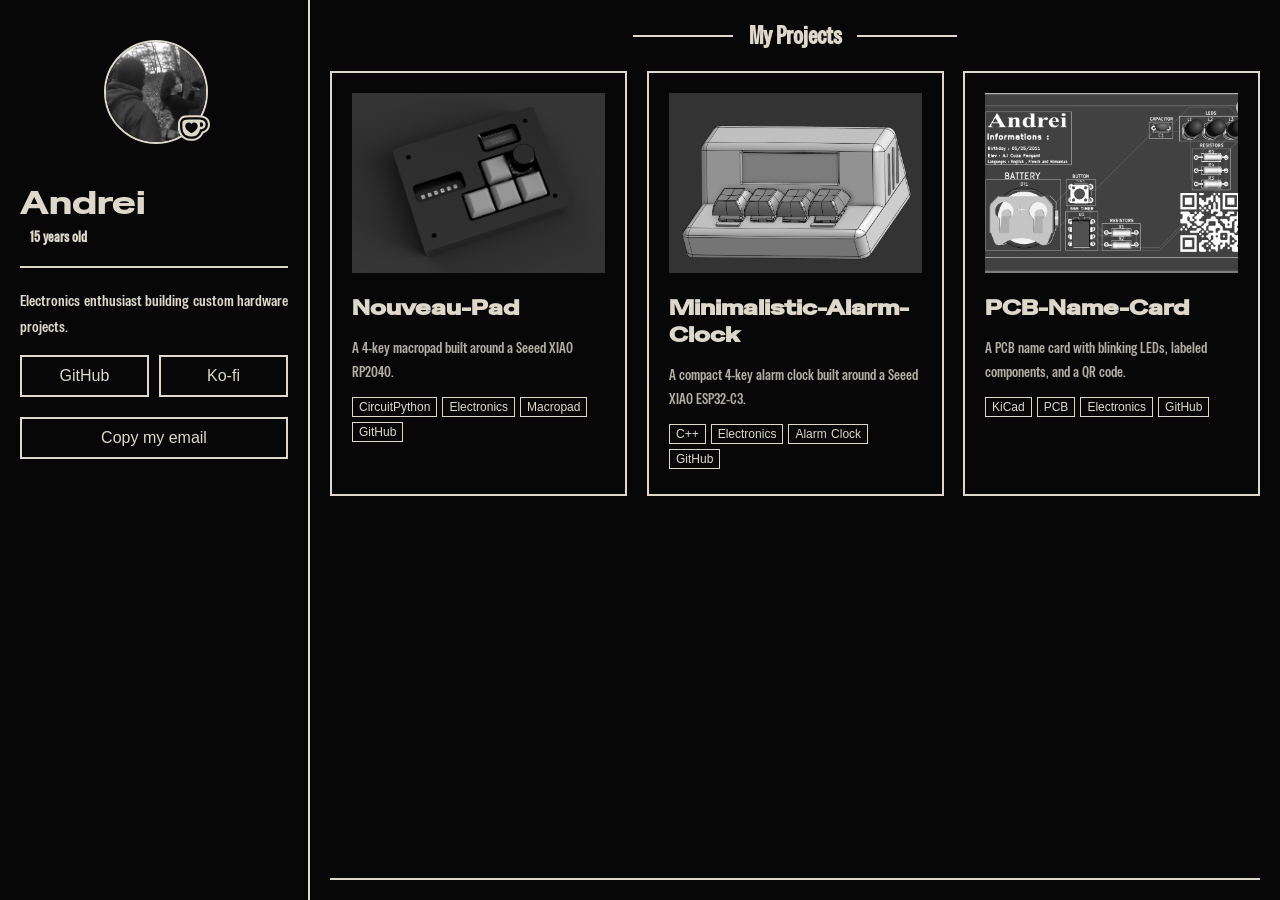
==== commit b327e131: "Remove footer monogram Co-authored-by: Copilot <223556219+Copilot@users.noreply.github.com>" ====
--- a/index.html
+++ b/index.html
@@ -108,7 +108,7 @@
                 <!-- Content will be rendered here by app.js -->
             </div>
         </section>
-        <footer><span class="line"></span><span class="gb">𝕲 // 𝕭</span><span class="line"></span></footer>
+        <footer><span class="line"></span></footer>
         
         <!-- ✦ NERDY HIDDEN DIAGNOSTICS DASHBOARD ✦ -->
         <div id="nerdy-dashboard" class="nerdy-dashboard" hidden></div>
--- a/assets/css/layout.css
+++ b/assets/css/layout.css
@@ -43,11 +43,6 @@
   flex: 1;
   height: 2px;
   background: var(--primary);
-}
-
-.gb {
-  margin: 0 10px;
-  font-size: 24px;
 }
 
 /* Mobile Layout */
--- a/assets/css/layout.css
+++ b/assets/css/layout.css
@@ -43,11 +43,6 @@
   flex: 1;
   height: 2px;
   background: var(--primary);
-}
-
-.gb {
-  margin: 0 10px;
-  font-size: 24px;
 }
 
 /* Mobile Layout */
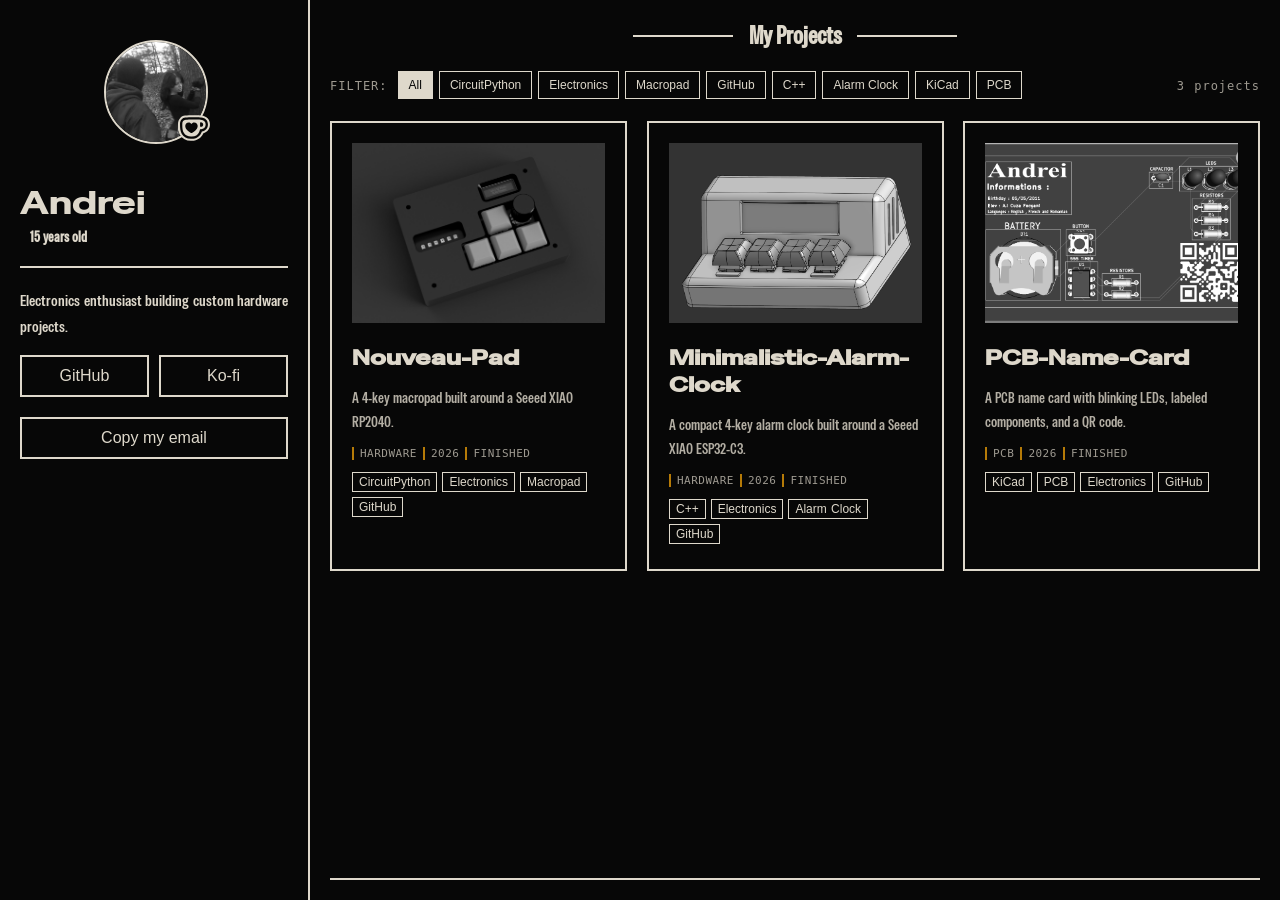
==== commit ce74f52e: "Add project context and visual interactions Co-authored-by: Copilot <223556219+Copilot@users.noreply" ====
--- a/index.html
+++ b/index.html
@@ -4,6 +4,7 @@
     <meta charset="UTF-8">
     <meta name="viewport" content="width=device-width, initial-scale=1.0">
     <meta name="description" content="Andrei's portfolio: electronics projects and hardware builds.">
+    <link rel="canonical" href="https://andreibaciu.me/">
     
     <!-- Open Graph / Facebook -->
     <meta property="og:type" content="website">
--- a/assets/css/components.css
+++ b/assets/css/components.css
@@ -506,6 +506,51 @@
   gap: 20px;
 }
 
+.project-controls {
+  display: flex;
+  align-items: center;
+  gap: 10px;
+  margin-bottom: 20px;
+  flex-wrap: wrap;
+}
+
+.project-controls-label,
+.project-count {
+  font-family: monospace;
+  font-size: 12px;
+  letter-spacing: 1px;
+  opacity: 0.7;
+}
+
+.project-filters {
+  display: flex;
+  gap: 6px;
+  overflow-x: auto;
+  scrollbar-width: thin;
+  padding-bottom: 2px;
+}
+
+.project-filter {
+  flex: 0 0 auto;
+  border: 1px solid var(--primary);
+  background: transparent;
+  color: var(--primary);
+  padding: 6px 10px;
+  font: inherit;
+  font-size: 12px;
+  cursor: url('../cursors/handpointing.svg') 10 5, pointer;
+}
+
+.project-filter:hover,
+.project-filter.is-active {
+  background: var(--primary);
+  color: var(--background);
+}
+
+.project-count {
+  margin-left: auto;
+}
+
 .project {
   background: var(--background);
   border: 2px solid var(--primary);
@@ -580,9 +625,50 @@
   word-spacing: 1px;
 }
 
+.project-card-meta {
+  display: flex;
+  flex-wrap: wrap;
+  gap: 6px;
+  margin: 0 0 12px;
+  font-family: monospace;
+  font-size: 11px;
+  letter-spacing: 0.5px;
+  text-transform: uppercase;
+  opacity: 0.7;
+}
+
+.project-card-meta span {
+  border-left: 2px solid var(--accent);
+  padding-left: 6px;
+}
+
 .project:focus-visible {
   outline: 2px solid var(--accent);
   outline-offset: -2px;
+}
+
+body.scan-mode .project {
+  animation: project-scan 0.9s steps(2, end) both;
+}
+
+body.scan-mode .project:nth-child(2n) {
+  animation-delay: 120ms;
+}
+
+body.scan-mode .project:nth-child(3n) {
+  animation-delay: 240ms;
+}
+
+@keyframes project-scan {
+  0%,
+  100% {
+    filter: none;
+    transform: translateY(0);
+  }
+  50% {
+    filter: brightness(1.35);
+    transform: translateY(-3px);
+  }
 }
 
 .tags span, .tags a {
@@ -598,12 +684,37 @@
 
 /* Mobile project grid */
 @media (max-width: 768px) {
+  .project-controls {
+    align-items: flex-start;
+    flex-direction: column;
+    gap: 8px;
+  }
+
+  .project-filters {
+    width: 100%;
+  }
+
+  .project-count {
+    margin-left: 0;
+  }
+
   .project-grid {
     grid-template-columns: 1fr;
   }
 
   .project img {
     height: 160px;
+  }
+
+  @media (prefers-reduced-motion: reduce) {
+    *,
+    *::before,
+    *::after {
+      scroll-behavior: auto !important;
+      animation-duration: 0.01ms !important;
+      animation-iteration-count: 1 !important;
+      transition-duration: 0.01ms !important;
+    }
   }
 }
 
--- a/assets/css/project-detail.css
+++ b/assets/css/project-detail.css
@@ -103,6 +103,39 @@
   font-family: "Special Gothic Condensed One", sans-serif;
   border: 2px solid var(--primary);
   letter-spacing: 1px;
+}
+
+.project-navigation {
+  display: grid;
+  grid-template-columns: 1fr auto 1fr;
+  align-items: center;
+  gap: 12px;
+  margin-top: 24px;
+}
+
+.project-navigation .back-link {
+  position: static;
+  transform: none;
+  margin: 0;
+}
+
+.project-navigation-link {
+  color: var(--primary);
+  border: 2px solid var(--primary);
+  padding: 10px 14px;
+  text-decoration: none;
+  font-family: "Special Gothic Condensed One", sans-serif;
+  text-align: center;
+}
+
+.project-navigation-link:hover,
+.project-navigation-link:focus-visible {
+  background: var(--primary);
+  color: var(--background);
+}
+
+.project-navigation-link:last-child {
+  justify-self: end;
 }
 
 .project-links {
@@ -735,6 +768,24 @@
     gap: 10px;
   }
 
+  .project-navigation {
+    grid-template-columns: 1fr 1fr;
+  }
+
+  .project-navigation .back-link {
+    grid-column: 1 / -1;
+    grid-row: 1;
+    justify-self: center;
+  }
+
+  .project-navigation-link {
+    grid-row: 2;
+  }
+
+  .project-navigation-link:last-child {
+    justify-self: stretch;
+  }
+
   .gallery-strip {
     grid-template-columns: repeat(auto-fill, minmax(100px, 1fr));
   }
--- a/assets/css/components.css
+++ b/assets/css/components.css
@@ -506,6 +506,51 @@
   gap: 20px;
 }
 
+.project-controls {
+  display: flex;
+  align-items: center;
+  gap: 10px;
+  margin-bottom: 20px;
+  flex-wrap: wrap;
+}
+
+.project-controls-label,
+.project-count {
+  font-family: monospace;
+  font-size: 12px;
+  letter-spacing: 1px;
+  opacity: 0.7;
+}
+
+.project-filters {
+  display: flex;
+  gap: 6px;
+  overflow-x: auto;
+  scrollbar-width: thin;
+  padding-bottom: 2px;
+}
+
+.project-filter {
+  flex: 0 0 auto;
+  border: 1px solid var(--primary);
+  background: transparent;
+  color: var(--primary);
+  padding: 6px 10px;
+  font: inherit;
+  font-size: 12px;
+  cursor: url('../cursors/handpointing.svg') 10 5, pointer;
+}
+
+.project-filter:hover,
+.project-filter.is-active {
+  background: var(--primary);
+  color: var(--background);
+}
+
+.project-count {
+  margin-left: auto;
+}
+
 .project {
   background: var(--background);
   border: 2px solid var(--primary);
@@ -580,9 +625,50 @@
   word-spacing: 1px;
 }
 
+.project-card-meta {
+  display: flex;
+  flex-wrap: wrap;
+  gap: 6px;
+  margin: 0 0 12px;
+  font-family: monospace;
+  font-size: 11px;
+  letter-spacing: 0.5px;
+  text-transform: uppercase;
+  opacity: 0.7;
+}
+
+.project-card-meta span {
+  border-left: 2px solid var(--accent);
+  padding-left: 6px;
+}
+
 .project:focus-visible {
   outline: 2px solid var(--accent);
   outline-offset: -2px;
+}
+
+body.scan-mode .project {
+  animation: project-scan 0.9s steps(2, end) both;
+}
+
+body.scan-mode .project:nth-child(2n) {
+  animation-delay: 120ms;
+}
+
+body.scan-mode .project:nth-child(3n) {
+  animation-delay: 240ms;
+}
+
+@keyframes project-scan {
+  0%,
+  100% {
+    filter: none;
+    transform: translateY(0);
+  }
+  50% {
+    filter: brightness(1.35);
+    transform: translateY(-3px);
+  }
 }
 
 .tags span, .tags a {
@@ -598,12 +684,37 @@
 
 /* Mobile project grid */
 @media (max-width: 768px) {
+  .project-controls {
+    align-items: flex-start;
+    flex-direction: column;
+    gap: 8px;
+  }
+
+  .project-filters {
+    width: 100%;
+  }
+
+  .project-count {
+    margin-left: 0;
+  }
+
   .project-grid {
     grid-template-columns: 1fr;
   }
 
   .project img {
     height: 160px;
+  }
+
+  @media (prefers-reduced-motion: reduce) {
+    *,
+    *::before,
+    *::after {
+      scroll-behavior: auto !important;
+      animation-duration: 0.01ms !important;
+      animation-iteration-count: 1 !important;
+      transition-duration: 0.01ms !important;
+    }
   }
 }
 
--- a/assets/css/project-detail.css
+++ b/assets/css/project-detail.css
@@ -103,6 +103,39 @@
   font-family: "Special Gothic Condensed One", sans-serif;
   border: 2px solid var(--primary);
   letter-spacing: 1px;
+}
+
+.project-navigation {
+  display: grid;
+  grid-template-columns: 1fr auto 1fr;
+  align-items: center;
+  gap: 12px;
+  margin-top: 24px;
+}
+
+.project-navigation .back-link {
+  position: static;
+  transform: none;
+  margin: 0;
+}
+
+.project-navigation-link {
+  color: var(--primary);
+  border: 2px solid var(--primary);
+  padding: 10px 14px;
+  text-decoration: none;
+  font-family: "Special Gothic Condensed One", sans-serif;
+  text-align: center;
+}
+
+.project-navigation-link:hover,
+.project-navigation-link:focus-visible {
+  background: var(--primary);
+  color: var(--background);
+}
+
+.project-navigation-link:last-child {
+  justify-self: end;
 }
 
 .project-links {
@@ -735,6 +768,24 @@
     gap: 10px;
   }
 
+  .project-navigation {
+    grid-template-columns: 1fr 1fr;
+  }
+
+  .project-navigation .back-link {
+    grid-column: 1 / -1;
+    grid-row: 1;
+    justify-self: center;
+  }
+
+  .project-navigation-link {
+    grid-row: 2;
+  }
+
+  .project-navigation-link:last-child {
+    justify-self: stretch;
+  }
+
   .gallery-strip {
     grid-template-columns: repeat(auto-fill, minmax(100px, 1fr));
   }
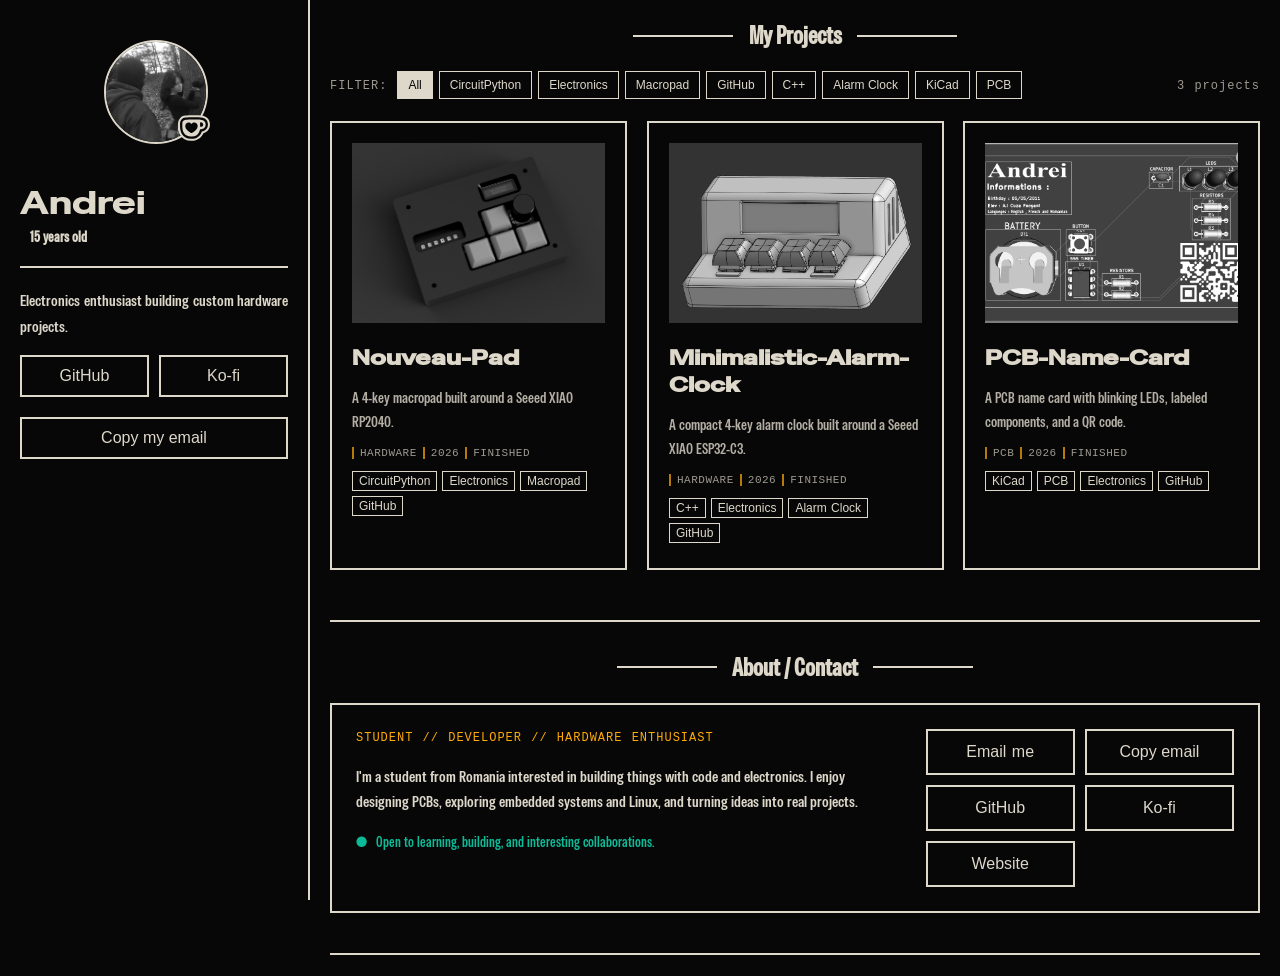
==== commit 8a03d075: "Add about and contact panel Co-authored-by: Copilot <223556219+Copilot@users.noreply.github.com>" ====
--- a/index.html
+++ b/index.html
@@ -95,7 +95,8 @@
                 <a href="https://github.com/iloveadrenaline" class="large" target="_blank" rel="noopener noreferrer">GitHub</a>
                 <a href="https://ko-fi.com/andreibaciu" class="large" target="_blank" rel="noopener noreferrer">Ko-fi</a>
             </div>
-            <button type="button" class="copy-email large" id="copy-email" data-email="baciuandrei901@gmail.com">Copy my email</button>
+            <button type="button" class="copy-email large" id="copy-email" data-email="baciuandrei901@gmail.com" aria-describedby="copy-email-status">Copy my email</button>
+            <span id="copy-email-status" class="sr-only" aria-live="polite"></span>
         </div>
     </div>
     <div class="main" id="main-content">
@@ -107,6 +108,27 @@
             </div>
             <div id="dynamic-content">
                 <!-- Content will be rendered here by app.js -->
+            </div>
+        </section>
+        <section class="contact-panel" id="contact" aria-labelledby="contact-title">
+            <div class="title-container">
+                <hr class="line left">
+                <h2 id="contact-title">About / Contact</h2>
+                <hr class="line right">
+            </div>
+            <div class="contact-grid">
+                <div class="contact-about">
+                    <p class="contact-kicker">STUDENT // DEVELOPER // HARDWARE ENTHUSIAST</p>
+                    <p>I'm a student from Romania interested in building things with code and electronics. I enjoy designing PCBs, exploring embedded systems and Linux, and turning ideas into real projects.</p>
+                    <p class="contact-status"><span aria-hidden="true">●</span> Open to learning, building, and interesting collaborations.</p>
+                </div>
+                <div class="contact-actions" aria-label="Contact links">
+                    <a href="mailto:baciuandrei901@gmail.com" class="contact-action">Email me</a>
+                    <button type="button" class="contact-action contact-copy" data-copy-target="copy-email">Copy email</button>
+                    <a href="https://github.com/iloveadrenaline" class="contact-action" target="_blank" rel="noopener noreferrer">GitHub</a>
+                    <a href="https://ko-fi.com/andreibaciu" class="contact-action" target="_blank" rel="noopener noreferrer">Ko-fi</a>
+                    <a href="https://andreibaciu.me/" class="contact-action" target="_blank" rel="noopener noreferrer">Website</a>
+                </div>
             </div>
         </section>
         <footer><span class="line"></span></footer>
--- a/assets/css/base.css
+++ b/assets/css/base.css
@@ -69,4 +69,16 @@
 ::selection {
   background: var(--accent);
   color: var(--background);
+}
+
+.sr-only {
+  position: absolute;
+  width: 1px;
+  height: 1px;
+  padding: 0;
+  margin: -1px;
+  overflow: hidden;
+  clip: rect(0, 0, 0, 0);
+  white-space: nowrap;
+  border: 0;
 }
--- a/assets/css/components.css
+++ b/assets/css/components.css
@@ -285,6 +285,63 @@
   flex: 1;
 }
 
+.contact-panel {
+  margin-top: 50px;
+  padding: 30px 0 20px;
+  border-top: 2px solid var(--primary);
+  scroll-margin-top: 20px;
+}
+
+.contact-grid {
+  display: grid;
+  grid-template-columns: minmax(0, 1.4fr) minmax(240px, 0.8fr);
+  gap: 30px;
+  border: 2px solid var(--primary);
+  padding: 24px;
+}
+
+.contact-kicker {
+  color: var(--accent);
+  font-family: monospace;
+  font-size: 12px;
+  letter-spacing: 1px;
+  margin-top: 0;
+}
+
+.contact-status {
+  color: #0bbb98;
+  font-size: 14px;
+}
+
+.contact-status span {
+  margin-right: 6px;
+}
+
+.contact-actions {
+  display: grid;
+  grid-template-columns: 1fr 1fr;
+  gap: 10px;
+  align-content: start;
+}
+
+.contact-action {
+  border: 2px solid var(--primary);
+  background: transparent;
+  color: var(--primary);
+  padding: 12px 10px;
+  text-align: center;
+  text-decoration: none;
+  font: inherit;
+  cursor: url('../cursors/handpointing.svg') 10 5, pointer;
+}
+
+.contact-action:hover,
+.contact-action:focus-visible,
+.contact-action.is-copied {
+  background: var(--primary);
+  color: var(--background);
+}
+
 .tools-placeholder {
   flex: 1;
   display: block;
@@ -696,6 +753,15 @@
 
   .project-count {
     margin-left: 0;
+  }
+
+  .contact-grid {
+    grid-template-columns: 1fr;
+    padding: 18px;
+  }
+
+  .contact-actions {
+    grid-template-columns: 1fr;
   }
 
   .project-grid {
--- a/assets/css/base.css
+++ b/assets/css/base.css
@@ -69,4 +69,16 @@
 ::selection {
   background: var(--accent);
   color: var(--background);
+}
+
+.sr-only {
+  position: absolute;
+  width: 1px;
+  height: 1px;
+  padding: 0;
+  margin: -1px;
+  overflow: hidden;
+  clip: rect(0, 0, 0, 0);
+  white-space: nowrap;
+  border: 0;
 }
--- a/assets/css/components.css
+++ b/assets/css/components.css
@@ -285,6 +285,63 @@
   flex: 1;
 }
 
+.contact-panel {
+  margin-top: 50px;
+  padding: 30px 0 20px;
+  border-top: 2px solid var(--primary);
+  scroll-margin-top: 20px;
+}
+
+.contact-grid {
+  display: grid;
+  grid-template-columns: minmax(0, 1.4fr) minmax(240px, 0.8fr);
+  gap: 30px;
+  border: 2px solid var(--primary);
+  padding: 24px;
+}
+
+.contact-kicker {
+  color: var(--accent);
+  font-family: monospace;
+  font-size: 12px;
+  letter-spacing: 1px;
+  margin-top: 0;
+}
+
+.contact-status {
+  color: #0bbb98;
+  font-size: 14px;
+}
+
+.contact-status span {
+  margin-right: 6px;
+}
+
+.contact-actions {
+  display: grid;
+  grid-template-columns: 1fr 1fr;
+  gap: 10px;
+  align-content: start;
+}
+
+.contact-action {
+  border: 2px solid var(--primary);
+  background: transparent;
+  color: var(--primary);
+  padding: 12px 10px;
+  text-align: center;
+  text-decoration: none;
+  font: inherit;
+  cursor: url('../cursors/handpointing.svg') 10 5, pointer;
+}
+
+.contact-action:hover,
+.contact-action:focus-visible,
+.contact-action.is-copied {
+  background: var(--primary);
+  color: var(--background);
+}
+
 .tools-placeholder {
   flex: 1;
   display: block;
@@ -696,6 +753,15 @@
 
   .project-count {
     margin-left: 0;
+  }
+
+  .contact-grid {
+    grid-template-columns: 1fr;
+    padding: 18px;
+  }
+
+  .contact-actions {
+    grid-template-columns: 1fr;
   }
 
   .project-grid {
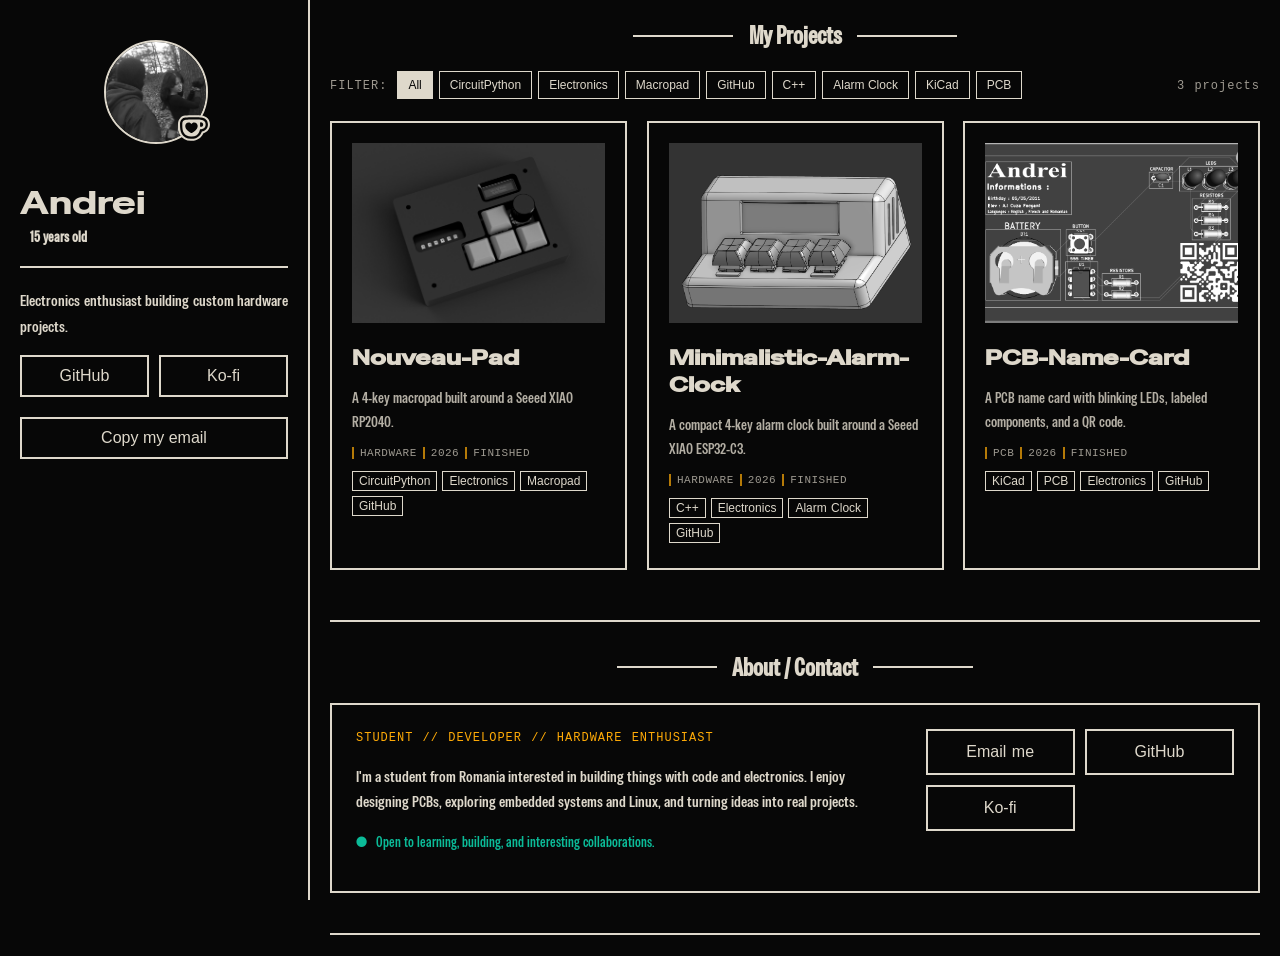
==== commit 5ca2522b: "Remove redundant contact links and pagering Co-authored-by: Copilot <223556219+Copilot@users.noreply" ====
--- a/index.html
+++ b/index.html
@@ -124,10 +124,8 @@
                 </div>
                 <div class="contact-actions" aria-label="Contact links">
                     <a href="mailto:baciuandrei901@gmail.com" class="contact-action">Email me</a>
-                    <button type="button" class="contact-action contact-copy" data-copy-target="copy-email">Copy email</button>
                     <a href="https://github.com/iloveadrenaline" class="contact-action" target="_blank" rel="noopener noreferrer">GitHub</a>
                     <a href="https://ko-fi.com/andreibaciu" class="contact-action" target="_blank" rel="noopener noreferrer">Ko-fi</a>
-                    <a href="https://andreibaciu.me/" class="contact-action" target="_blank" rel="noopener noreferrer">Website</a>
                 </div>
             </div>
         </section>
@@ -144,6 +142,5 @@
     <script src="assets/js/main.js" defer></script>
     <script src="assets/js/gallery.js" defer></script>
     <script src="assets/js/app.js" defer></script>
-    <script src="https://pagering.gideon.sh/embed.js" defer onerror="console.log('Webring script failed to load (offline mode)')"></script>
 </body>
 </html>
--- a/assets/css/project-detail.css
+++ b/assets/css/project-detail.css
@@ -13,16 +13,6 @@
   position: relative;
   background: var(--background);
   overflow: hidden;
-}
-
-.hack-club-flag {
-  position: absolute;
-  top: 0px;
-  left: 40px;
-  width: 130px;
-  height: auto;
-  animation: wave 2s ease-in-out infinite;
-  transform-origin: top center;
 }
 
 .title-block {
--- a/assets/css/project-detail.css
+++ b/assets/css/project-detail.css
@@ -13,16 +13,6 @@
   position: relative;
   background: var(--background);
   overflow: hidden;
-}
-
-.hack-club-flag {
-  position: absolute;
-  top: 0px;
-  left: 40px;
-  width: 130px;
-  height: auto;
-  animation: wave 2s ease-in-out infinite;
-  transform-origin: top center;
 }
 
 .title-block {
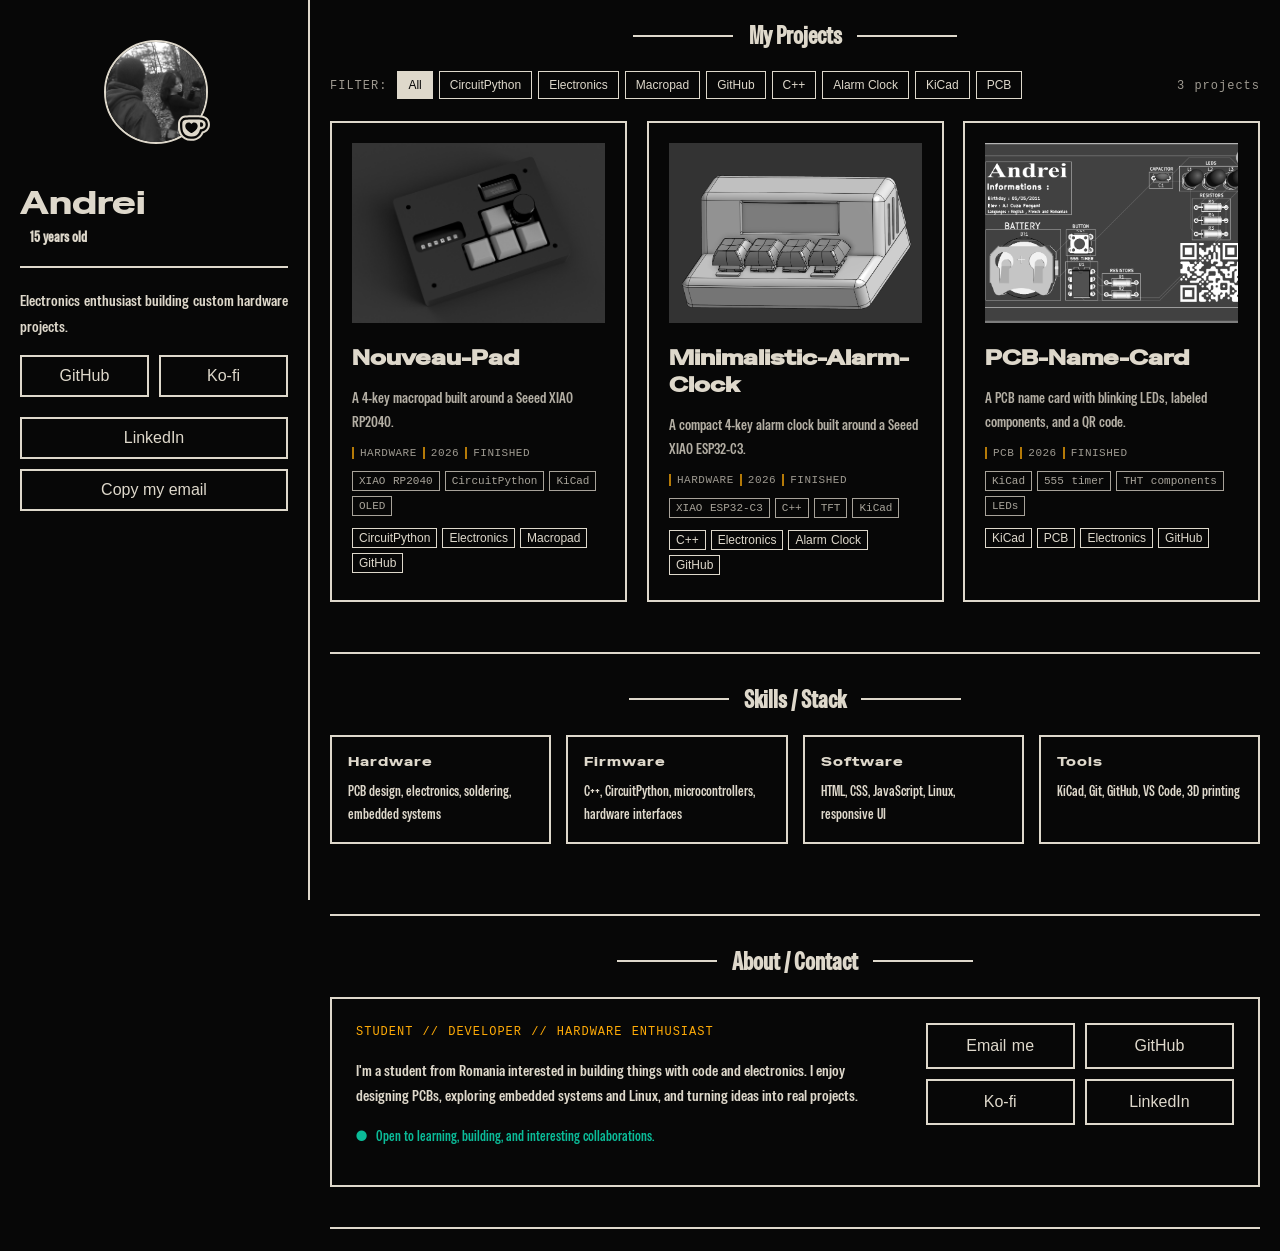
==== commit 018b0eaa: "Add portfolio skills metadata and social links Co-authored-by: Copilot <223556219+Copilot@users.nore" ====
--- a/index.html
+++ b/index.html
@@ -8,17 +8,17 @@
     
     <!-- Open Graph / Facebook -->
     <meta property="og:type" content="website">
-    <meta property="og:url" content="https://gabibrawl.github.io/Portfolio">
+    <meta property="og:url" content="https://andreibaciu.me/">
     <meta property="og:title" content="Andrei's Portfolio">
     <meta property="og:description" content="Andrei's electronics projects and hardware builds.">
-    <meta property="og:image" content="https://gabibrawl.github.io/Portfolio/assets/images/embed.png">
+    <meta property="og:image" content="https://andreibaciu.me/assets/images/embed.png">
 
     <!-- Twitter -->
     <meta property="twitter:card" content="summary_large_image">
-    <meta property="twitter:url" content="https://gabibrawl.github.io/Portfolio">
+    <meta property="twitter:url" content="https://andreibaciu.me/">
     <meta property="twitter:title" content="Andrei's Portfolio">
     <meta property="twitter:description" content="Andrei's electronics projects and hardware builds.">
-    <meta property="twitter:image" content="https://gabibrawl.github.io/Portfolio/assets/images/embed.png">
+    <meta property="twitter:image" content="https://andreibaciu.me/assets/images/embed.png">
 
     <link rel="icon" href="favicon.png" type="image/png">
 
@@ -95,6 +95,7 @@
                 <a href="https://github.com/iloveadrenaline" class="large" target="_blank" rel="noopener noreferrer">GitHub</a>
                 <a href="https://ko-fi.com/andreibaciu" class="large" target="_blank" rel="noopener noreferrer">Ko-fi</a>
             </div>
+            <a href="https://www.linkedin.com/in/baciu-andrei-28496a446/" class="large" target="_blank" rel="noopener noreferrer">LinkedIn</a>
             <button type="button" class="copy-email large" id="copy-email" data-email="baciuandrei901@gmail.com" aria-describedby="copy-email-status">Copy my email</button>
             <span id="copy-email-status" class="sr-only" aria-live="polite"></span>
         </div>
@@ -108,6 +109,31 @@
             </div>
             <div id="dynamic-content">
                 <!-- Content will be rendered here by app.js -->
+            </div>
+        </section>
+        <section class="skills-panel" aria-labelledby="skills-title">
+            <div class="title-container">
+                <hr class="line left">
+                <h2 id="skills-title">Skills / Stack</h2>
+                <hr class="line right">
+            </div>
+            <div class="skills-grid">
+                <div class="skills-group">
+                    <h3>Hardware</h3>
+                    <p>PCB design, electronics, soldering, embedded systems</p>
+                </div>
+                <div class="skills-group">
+                    <h3>Firmware</h3>
+                    <p>C++, CircuitPython, microcontrollers, hardware interfaces</p>
+                </div>
+                <div class="skills-group">
+                    <h3>Software</h3>
+                    <p>HTML, CSS, JavaScript, Linux, responsive UI</p>
+                </div>
+                <div class="skills-group">
+                    <h3>Tools</h3>
+                    <p>KiCad, Git, GitHub, VS Code, 3D printing</p>
+                </div>
             </div>
         </section>
         <section class="contact-panel" id="contact" aria-labelledby="contact-title">
@@ -126,6 +152,7 @@
                     <a href="mailto:baciuandrei901@gmail.com" class="contact-action">Email me</a>
                     <a href="https://github.com/iloveadrenaline" class="contact-action" target="_blank" rel="noopener noreferrer">GitHub</a>
                     <a href="https://ko-fi.com/andreibaciu" class="contact-action" target="_blank" rel="noopener noreferrer">Ko-fi</a>
+                    <a href="https://www.linkedin.com/in/baciu-andrei-28496a446/" class="contact-action" target="_blank" rel="noopener noreferrer">LinkedIn</a>
                 </div>
             </div>
         </section>
--- a/assets/css/components.css
+++ b/assets/css/components.css
@@ -340,6 +340,36 @@
 .contact-action.is-copied {
   background: var(--primary);
   color: var(--background);
+}
+
+.skills-panel {
+  margin-top: 50px;
+  padding: 30px 0 20px;
+  border-top: 2px solid var(--primary);
+}
+
+.skills-grid {
+  display: grid;
+  grid-template-columns: repeat(4, minmax(0, 1fr));
+  gap: 15px;
+}
+
+.skills-group {
+  border: 2px solid var(--primary);
+  padding: 16px;
+}
+
+.skills-group h3 {
+  margin: 0 0 10px;
+  font-family: "Special Gothic Expanded One", sans-serif;
+  font-size: 0.8rem;
+  font-weight: 400;
+  letter-spacing: 1px;
+}
+
+.skills-group p {
+  margin: 0;
+  font-size: 0.9rem;
 }
 
 .tools-placeholder {
@@ -699,6 +729,21 @@
   padding-left: 6px;
 }
 
+.project-stack {
+  display: flex;
+  flex-wrap: wrap;
+  gap: 5px;
+  margin: 0 0 12px;
+  font-family: monospace;
+  font-size: 11px;
+}
+
+.project-stack span {
+  border: 1px solid var(--primary);
+  padding: 3px 6px;
+  opacity: 0.75;
+}
+
 .project:focus-visible {
   outline: 2px solid var(--accent);
   outline-offset: -2px;
@@ -758,6 +803,10 @@
   .contact-grid {
     grid-template-columns: 1fr;
     padding: 18px;
+  }
+
+  .skills-grid {
+    grid-template-columns: 1fr 1fr;
   }
 
   .contact-actions {
--- a/assets/css/project-detail.css
+++ b/assets/css/project-detail.css
@@ -93,6 +93,11 @@
   font-family: "Special Gothic Condensed One", sans-serif;
   border: 2px solid var(--primary);
   letter-spacing: 1px;
+}
+
+.project-detail-stack {
+  justify-content: center;
+  margin: 18px 0;
 }
 
 .project-navigation {
--- a/assets/css/components.css
+++ b/assets/css/components.css
@@ -340,6 +340,36 @@
 .contact-action.is-copied {
   background: var(--primary);
   color: var(--background);
+}
+
+.skills-panel {
+  margin-top: 50px;
+  padding: 30px 0 20px;
+  border-top: 2px solid var(--primary);
+}
+
+.skills-grid {
+  display: grid;
+  grid-template-columns: repeat(4, minmax(0, 1fr));
+  gap: 15px;
+}
+
+.skills-group {
+  border: 2px solid var(--primary);
+  padding: 16px;
+}
+
+.skills-group h3 {
+  margin: 0 0 10px;
+  font-family: "Special Gothic Expanded One", sans-serif;
+  font-size: 0.8rem;
+  font-weight: 400;
+  letter-spacing: 1px;
+}
+
+.skills-group p {
+  margin: 0;
+  font-size: 0.9rem;
 }
 
 .tools-placeholder {
@@ -699,6 +729,21 @@
   padding-left: 6px;
 }
 
+.project-stack {
+  display: flex;
+  flex-wrap: wrap;
+  gap: 5px;
+  margin: 0 0 12px;
+  font-family: monospace;
+  font-size: 11px;
+}
+
+.project-stack span {
+  border: 1px solid var(--primary);
+  padding: 3px 6px;
+  opacity: 0.75;
+}
+
 .project:focus-visible {
   outline: 2px solid var(--accent);
   outline-offset: -2px;
@@ -758,6 +803,10 @@
   .contact-grid {
     grid-template-columns: 1fr;
     padding: 18px;
+  }
+
+  .skills-grid {
+    grid-template-columns: 1fr 1fr;
   }
 
   .contact-actions {
--- a/assets/css/project-detail.css
+++ b/assets/css/project-detail.css
@@ -93,6 +93,11 @@
   font-family: "Special Gothic Condensed One", sans-serif;
   border: 2px solid var(--primary);
   letter-spacing: 1px;
+}
+
+.project-detail-stack {
+  justify-content: center;
+  margin: 18px 0;
 }
 
 .project-navigation {
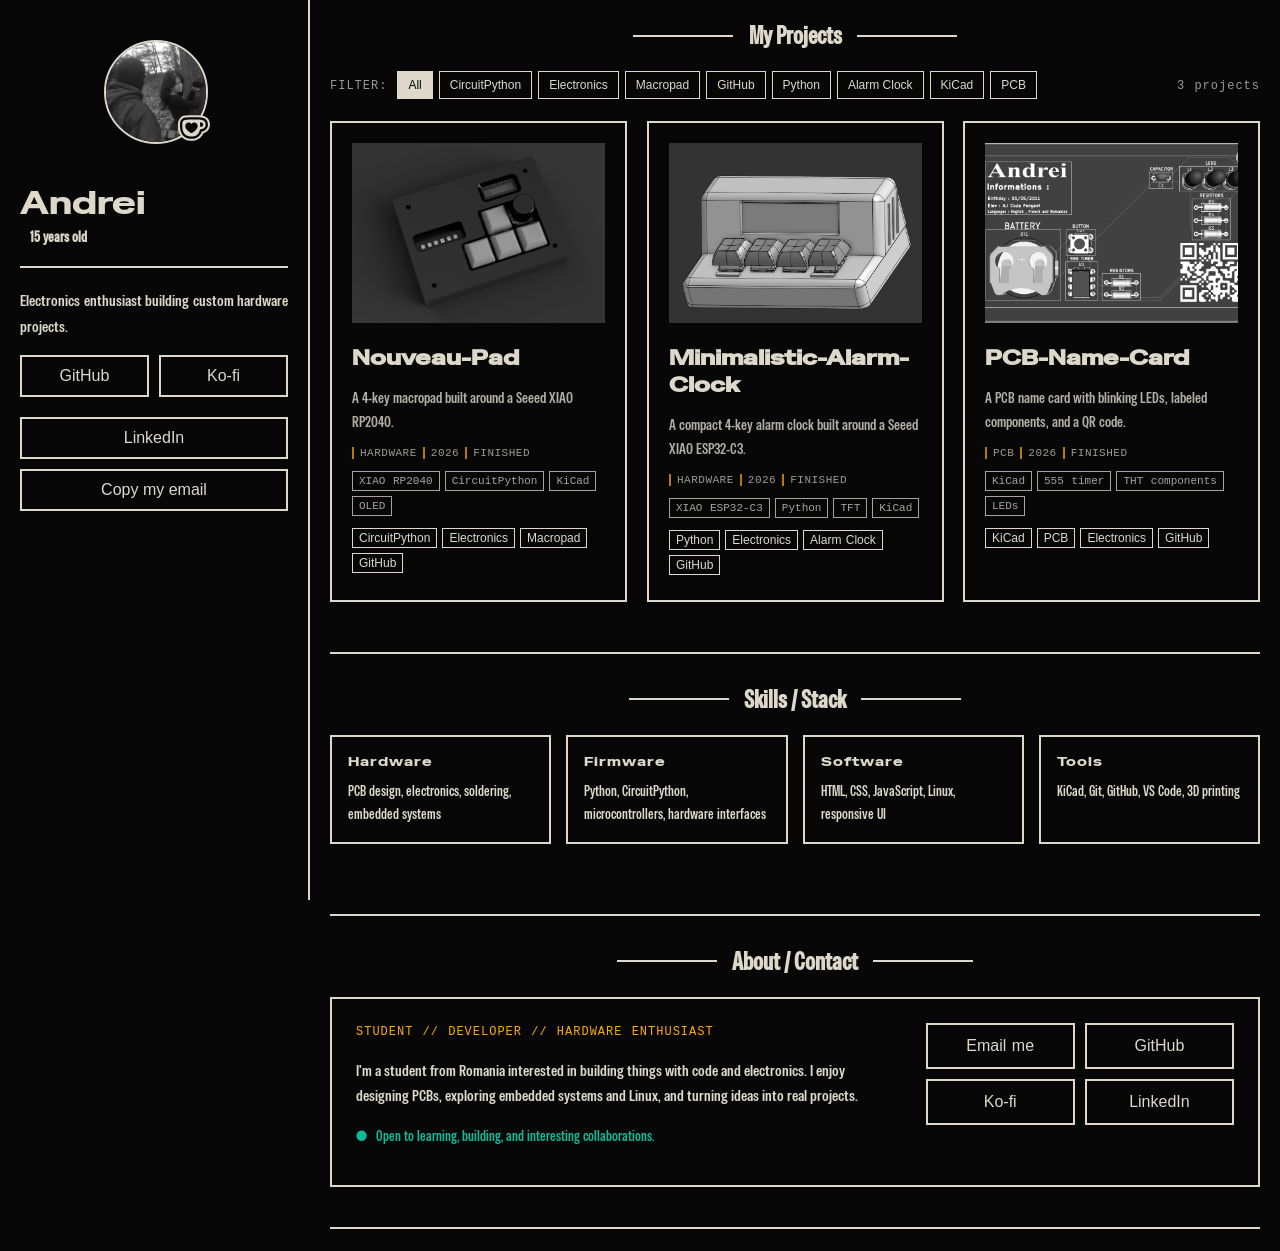
==== commit ae1819ec: "Replace C++ with Python in tech stack Co-authored-by: Copilot <223556219+Copilot@users.noreply.githu" ====
--- a/index.html
+++ b/index.html
@@ -124,7 +124,7 @@
                 </div>
                 <div class="skills-group">
                     <h3>Firmware</h3>
-                    <p>C++, CircuitPython, microcontrollers, hardware interfaces</p>
+                    <p>Python, CircuitPython, microcontrollers, hardware interfaces</p>
                 </div>
                 <div class="skills-group">
                     <h3>Software</h3>
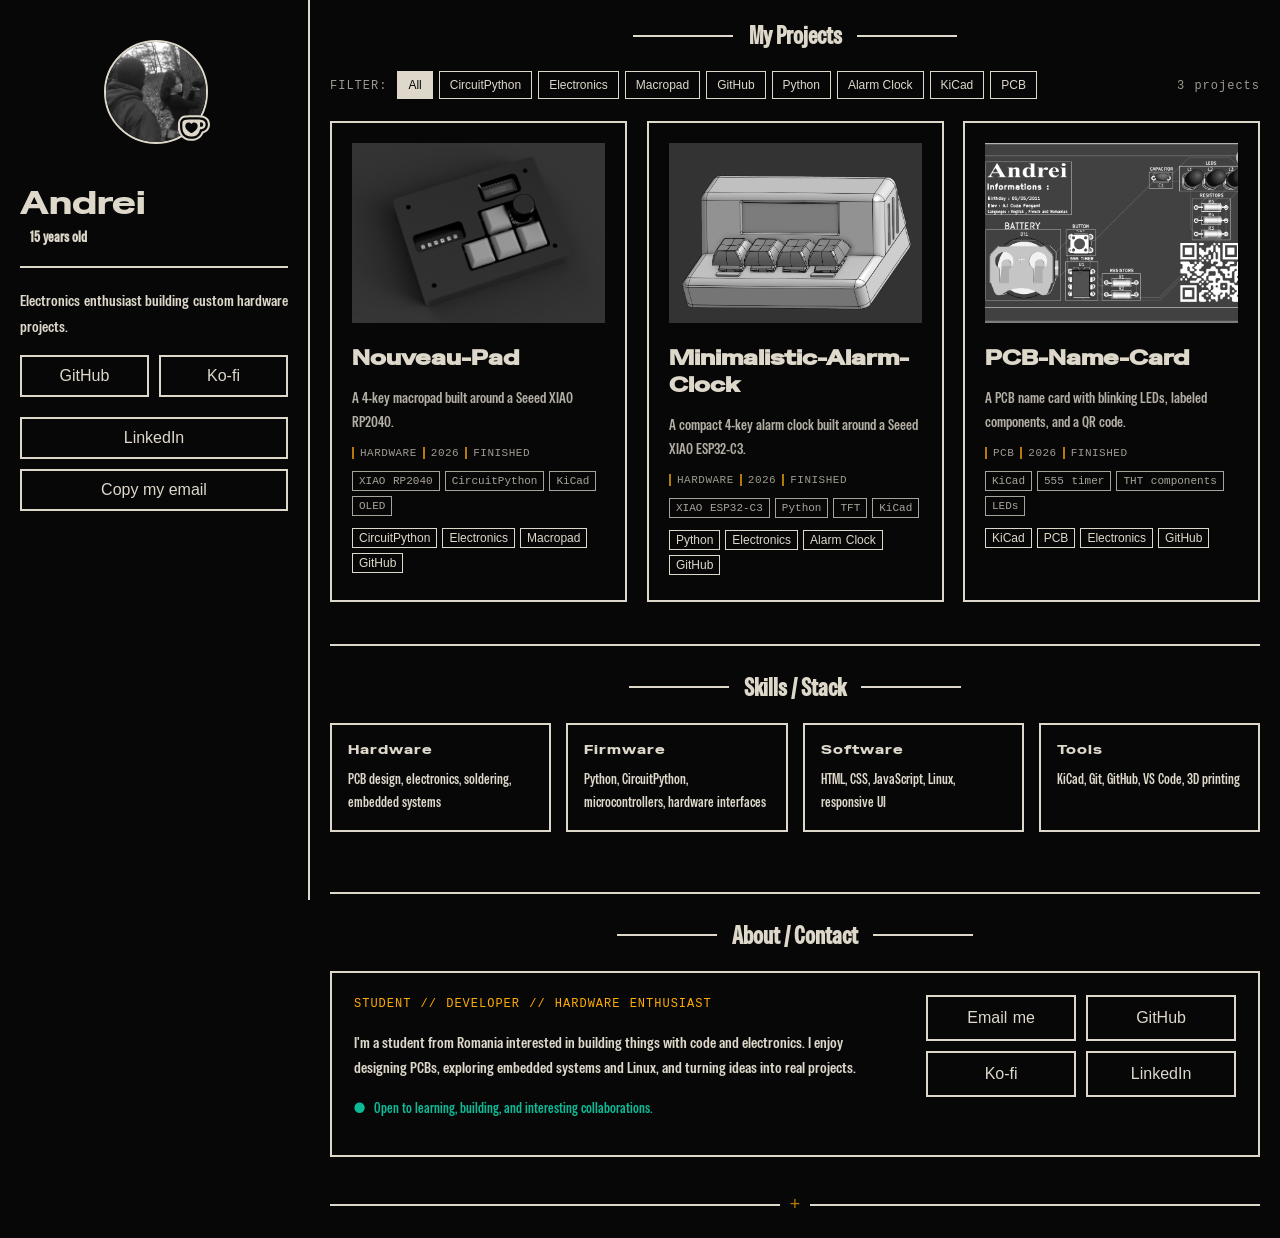
==== commit ccf43938: "Add footer secret and polish responsive design Co-authored-by: Copilot <223556219+Copilot@users.nore" ====
--- a/index.html
+++ b/index.html
@@ -156,10 +156,15 @@
                 </div>
             </div>
         </section>
-        <footer><span class="line"></span></footer>
+        <footer tabindex="0" role="button" aria-label="Portfolio footer secret">
+            <span class="line"></span>
+            <span class="footer-secret-mark" aria-hidden="true">+</span>
+            <span class="line"></span>
+        </footer>
         
         <!-- ✦ NERDY HIDDEN DIAGNOSTICS DASHBOARD ✦ -->
         <div id="nerdy-dashboard" class="nerdy-dashboard" hidden></div>
+        <div id="footer-secret-message" class="footer-secret-message" role="status" aria-live="polite" hidden></div>
     </div>
     <script src="assets/js/utils.js" defer></script>
     <script src="assets/js/config.js" defer></script>
--- a/assets/css/layout.css
+++ b/assets/css/layout.css
@@ -37,12 +37,58 @@
   justify-content: center;
   background-color: var(--background);
   color: var(--primary);
+  gap: 10px;
 }
 
 .line {
   flex: 1;
   height: 2px;
   background: var(--primary);
+}
+
+.footer-secret-mark {
+  color: var(--accent);
+  font-family: monospace;
+  font-size: 18px;
+  opacity: 0.7;
+  transition: transform 180ms ease, opacity 180ms ease;
+}
+
+footer:hover .footer-secret-mark,
+footer:focus-visible .footer-secret-mark {
+  opacity: 1;
+  transform: rotate(90deg) scale(1.3);
+}
+
+footer:focus-visible {
+  outline: 2px solid var(--accent);
+  outline-offset: 4px;
+}
+
+.footer-secret-message {
+  width: fit-content;
+  max-width: 100%;
+  margin: 12px auto 0;
+  padding: 10px 14px;
+  border: 2px solid var(--accent);
+  color: var(--accent);
+  background: var(--background);
+  font: 12px monospace;
+  opacity: 0;
+  transform: translateY(8px) scale(0.96);
+  transition: opacity 220ms ease, transform 220ms ease;
+}
+
+.footer-secret-message.is-visible {
+  opacity: 1;
+  transform: translateY(0) scale(1);
+}
+
+@media (prefers-reduced-motion: reduce) {
+  .footer-secret-mark,
+  .footer-secret-message {
+    transition: none;
+  }
 }
 
 /* Mobile Layout */
@@ -57,6 +103,8 @@
 
   .main {
     margin-left: 0;
+    padding-left: 16px;
+    padding-right: 16px;
     padding-top: 0;
     min-height: auto;
   }
@@ -64,6 +112,12 @@
   footer {
     left: 0;
     margin-top: 20px;
+  }
+
+  .footer-secret-message {
+    margin-left: 16px;
+    margin-right: 16px;
+    text-align: center;
   }
 }
 /* 𝕲 // 𝕭 Typography & Haptic Cleanups */
--- a/assets/css/components.css
+++ b/assets/css/components.css
@@ -286,8 +286,8 @@
 }
 
 .contact-panel {
-  margin-top: 50px;
-  padding: 30px 0 20px;
+  margin-top: 42px;
+  padding: 26px 0 18px;
   border-top: 2px solid var(--primary);
   scroll-margin-top: 20px;
 }
@@ -297,7 +297,7 @@
   grid-template-columns: minmax(0, 1.4fr) minmax(240px, 0.8fr);
   gap: 30px;
   border: 2px solid var(--primary);
-  padding: 24px;
+  padding: 22px;
 }
 
 .contact-kicker {
@@ -340,11 +340,32 @@
 .contact-action.is-copied {
   background: var(--primary);
   color: var(--background);
+  transform: translateY(-2px);
+  box-shadow: 4px 4px 0 rgba(255, 171, 7, 0.2);
+}
+
+@media (prefers-reduced-motion: reduce) {
+  .project,
+  .project-stack span,
+  .skills-group,
+  .contact-action {
+    transition: none;
+  }
+
+  .project:hover .project-stack span,
+  .project:focus-visible .project-stack span,
+  .skills-group:hover,
+  .skills-group:focus-within,
+  .contact-action:hover,
+  .contact-action:focus-visible,
+  .contact-action.is-copied {
+    transform: none;
+  }
 }
 
 .skills-panel {
-  margin-top: 50px;
-  padding: 30px 0 20px;
+  margin-top: 42px;
+  padding: 26px 0 18px;
   border-top: 2px solid var(--primary);
 }
 
@@ -357,6 +378,14 @@
 .skills-group {
   border: 2px solid var(--primary);
   padding: 16px;
+  transition: border-color 180ms ease, transform 180ms ease, box-shadow 180ms ease;
+}
+
+.skills-group:hover,
+.skills-group:focus-within {
+  border-color: var(--accent);
+  transform: translateY(-3px);
+  box-shadow: 6px 6px 0 rgba(255, 171, 7, 0.12);
 }
 
 .skills-group h3 {
@@ -645,13 +674,15 @@
   cursor: url('../cursors/handpointing.svg') 10 5, pointer;
   position: relative;
   padding: 20px;
-  transition: transform 0.3s cubic-bezier(0.25, 1, 0.5, 1);
+  transition: transform 0.3s cubic-bezier(0.25, 1, 0.5, 1), border-color 0.2s ease, box-shadow 0.2s ease;
   will-change: transform;
 }
 
 .project:hover,
 .project.is-hovered {
   z-index: 5;
+  border-color: var(--accent);
+  box-shadow: 8px 8px 0 rgba(255, 171, 7, 0.16);
 }
 
 .project img {
@@ -742,6 +773,14 @@
   border: 1px solid var(--primary);
   padding: 3px 6px;
   opacity: 0.75;
+  transition: background 180ms ease, color 180ms ease, transform 180ms ease;
+}
+
+.project:hover .project-stack span,
+.project:focus-visible .project-stack span {
+  background: var(--primary);
+  color: var(--background);
+  transform: translateY(-2px);
 }
 
 .project:focus-visible {
@@ -786,6 +825,22 @@
 
 /* Mobile project grid */
 @media (max-width: 768px) {
+  .title-container {
+    margin-bottom: 14px;
+  }
+
+  .title-container .line {
+    width: 36px;
+  }
+
+  .project-grid {
+    gap: 14px;
+  }
+
+  .project {
+    padding: 16px;
+  }
+
   .project-controls {
     align-items: flex-start;
     flex-direction: column;
@@ -802,11 +857,17 @@
 
   .contact-grid {
     grid-template-columns: 1fr;
-    padding: 18px;
+    gap: 18px;
+    padding: 16px;
   }
 
   .skills-grid {
     grid-template-columns: 1fr 1fr;
+    gap: 10px;
+  }
+
+  .skills-group {
+    padding: 13px;
   }
 
   .contact-actions {
--- a/assets/css/layout.css
+++ b/assets/css/layout.css
@@ -37,12 +37,58 @@
   justify-content: center;
   background-color: var(--background);
   color: var(--primary);
+  gap: 10px;
 }
 
 .line {
   flex: 1;
   height: 2px;
   background: var(--primary);
+}
+
+.footer-secret-mark {
+  color: var(--accent);
+  font-family: monospace;
+  font-size: 18px;
+  opacity: 0.7;
+  transition: transform 180ms ease, opacity 180ms ease;
+}
+
+footer:hover .footer-secret-mark,
+footer:focus-visible .footer-secret-mark {
+  opacity: 1;
+  transform: rotate(90deg) scale(1.3);
+}
+
+footer:focus-visible {
+  outline: 2px solid var(--accent);
+  outline-offset: 4px;
+}
+
+.footer-secret-message {
+  width: fit-content;
+  max-width: 100%;
+  margin: 12px auto 0;
+  padding: 10px 14px;
+  border: 2px solid var(--accent);
+  color: var(--accent);
+  background: var(--background);
+  font: 12px monospace;
+  opacity: 0;
+  transform: translateY(8px) scale(0.96);
+  transition: opacity 220ms ease, transform 220ms ease;
+}
+
+.footer-secret-message.is-visible {
+  opacity: 1;
+  transform: translateY(0) scale(1);
+}
+
+@media (prefers-reduced-motion: reduce) {
+  .footer-secret-mark,
+  .footer-secret-message {
+    transition: none;
+  }
 }
 
 /* Mobile Layout */
@@ -57,6 +103,8 @@
 
   .main {
     margin-left: 0;
+    padding-left: 16px;
+    padding-right: 16px;
     padding-top: 0;
     min-height: auto;
   }
@@ -64,6 +112,12 @@
   footer {
     left: 0;
     margin-top: 20px;
+  }
+
+  .footer-secret-message {
+    margin-left: 16px;
+    margin-right: 16px;
+    text-align: center;
   }
 }
 /* 𝕲 // 𝕭 Typography & Haptic Cleanups */
--- a/assets/css/components.css
+++ b/assets/css/components.css
@@ -286,8 +286,8 @@
 }
 
 .contact-panel {
-  margin-top: 50px;
-  padding: 30px 0 20px;
+  margin-top: 42px;
+  padding: 26px 0 18px;
   border-top: 2px solid var(--primary);
   scroll-margin-top: 20px;
 }
@@ -297,7 +297,7 @@
   grid-template-columns: minmax(0, 1.4fr) minmax(240px, 0.8fr);
   gap: 30px;
   border: 2px solid var(--primary);
-  padding: 24px;
+  padding: 22px;
 }
 
 .contact-kicker {
@@ -340,11 +340,32 @@
 .contact-action.is-copied {
   background: var(--primary);
   color: var(--background);
+  transform: translateY(-2px);
+  box-shadow: 4px 4px 0 rgba(255, 171, 7, 0.2);
+}
+
+@media (prefers-reduced-motion: reduce) {
+  .project,
+  .project-stack span,
+  .skills-group,
+  .contact-action {
+    transition: none;
+  }
+
+  .project:hover .project-stack span,
+  .project:focus-visible .project-stack span,
+  .skills-group:hover,
+  .skills-group:focus-within,
+  .contact-action:hover,
+  .contact-action:focus-visible,
+  .contact-action.is-copied {
+    transform: none;
+  }
 }
 
 .skills-panel {
-  margin-top: 50px;
-  padding: 30px 0 20px;
+  margin-top: 42px;
+  padding: 26px 0 18px;
   border-top: 2px solid var(--primary);
 }
 
@@ -357,6 +378,14 @@
 .skills-group {
   border: 2px solid var(--primary);
   padding: 16px;
+  transition: border-color 180ms ease, transform 180ms ease, box-shadow 180ms ease;
+}
+
+.skills-group:hover,
+.skills-group:focus-within {
+  border-color: var(--accent);
+  transform: translateY(-3px);
+  box-shadow: 6px 6px 0 rgba(255, 171, 7, 0.12);
 }
 
 .skills-group h3 {
@@ -645,13 +674,15 @@
   cursor: url('../cursors/handpointing.svg') 10 5, pointer;
   position: relative;
   padding: 20px;
-  transition: transform 0.3s cubic-bezier(0.25, 1, 0.5, 1);
+  transition: transform 0.3s cubic-bezier(0.25, 1, 0.5, 1), border-color 0.2s ease, box-shadow 0.2s ease;
   will-change: transform;
 }
 
 .project:hover,
 .project.is-hovered {
   z-index: 5;
+  border-color: var(--accent);
+  box-shadow: 8px 8px 0 rgba(255, 171, 7, 0.16);
 }
 
 .project img {
@@ -742,6 +773,14 @@
   border: 1px solid var(--primary);
   padding: 3px 6px;
   opacity: 0.75;
+  transition: background 180ms ease, color 180ms ease, transform 180ms ease;
+}
+
+.project:hover .project-stack span,
+.project:focus-visible .project-stack span {
+  background: var(--primary);
+  color: var(--background);
+  transform: translateY(-2px);
 }
 
 .project:focus-visible {
@@ -786,6 +825,22 @@
 
 /* Mobile project grid */
 @media (max-width: 768px) {
+  .title-container {
+    margin-bottom: 14px;
+  }
+
+  .title-container .line {
+    width: 36px;
+  }
+
+  .project-grid {
+    gap: 14px;
+  }
+
+  .project {
+    padding: 16px;
+  }
+
   .project-controls {
     align-items: flex-start;
     flex-direction: column;
@@ -802,11 +857,17 @@
 
   .contact-grid {
     grid-template-columns: 1fr;
-    padding: 18px;
+    gap: 18px;
+    padding: 16px;
   }
 
   .skills-grid {
     grid-template-columns: 1fr 1fr;
+    gap: 10px;
+  }
+
+  .skills-group {
+    padding: 13px;
   }
 
   .contact-actions {
